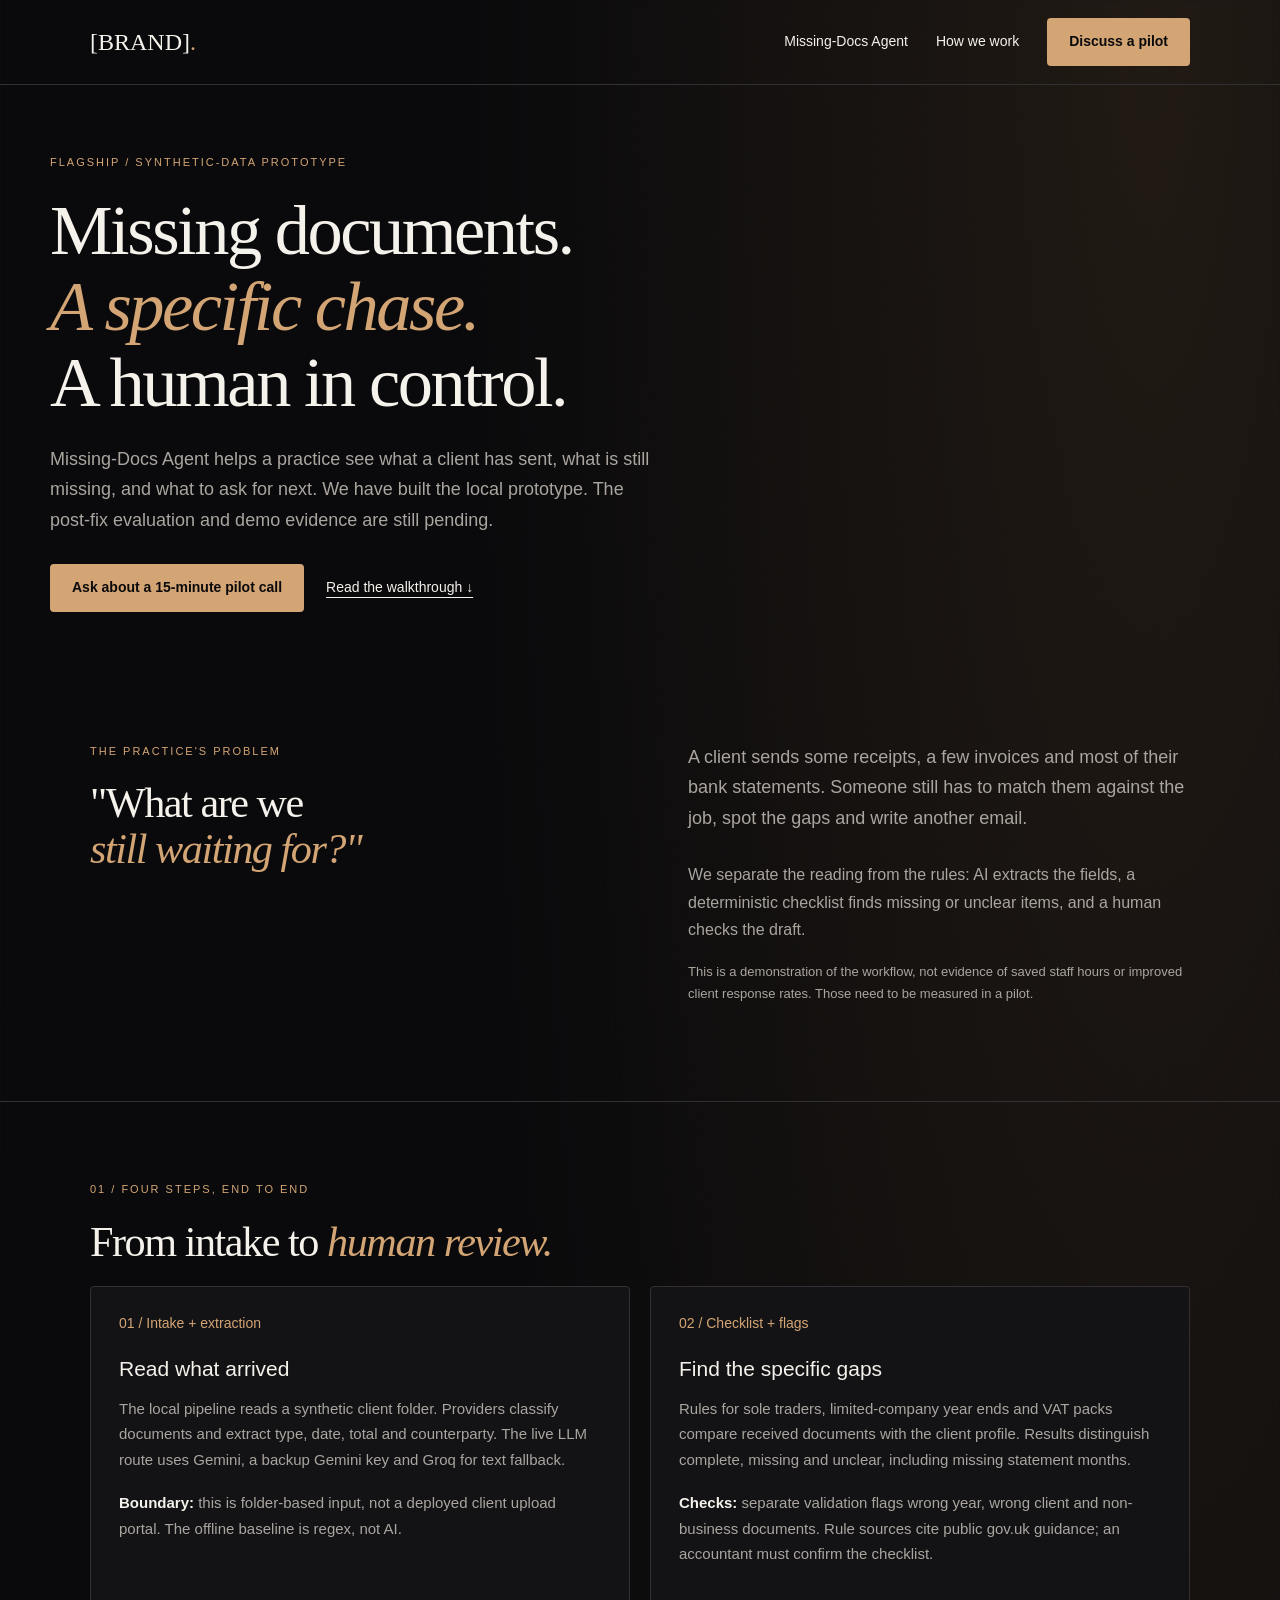
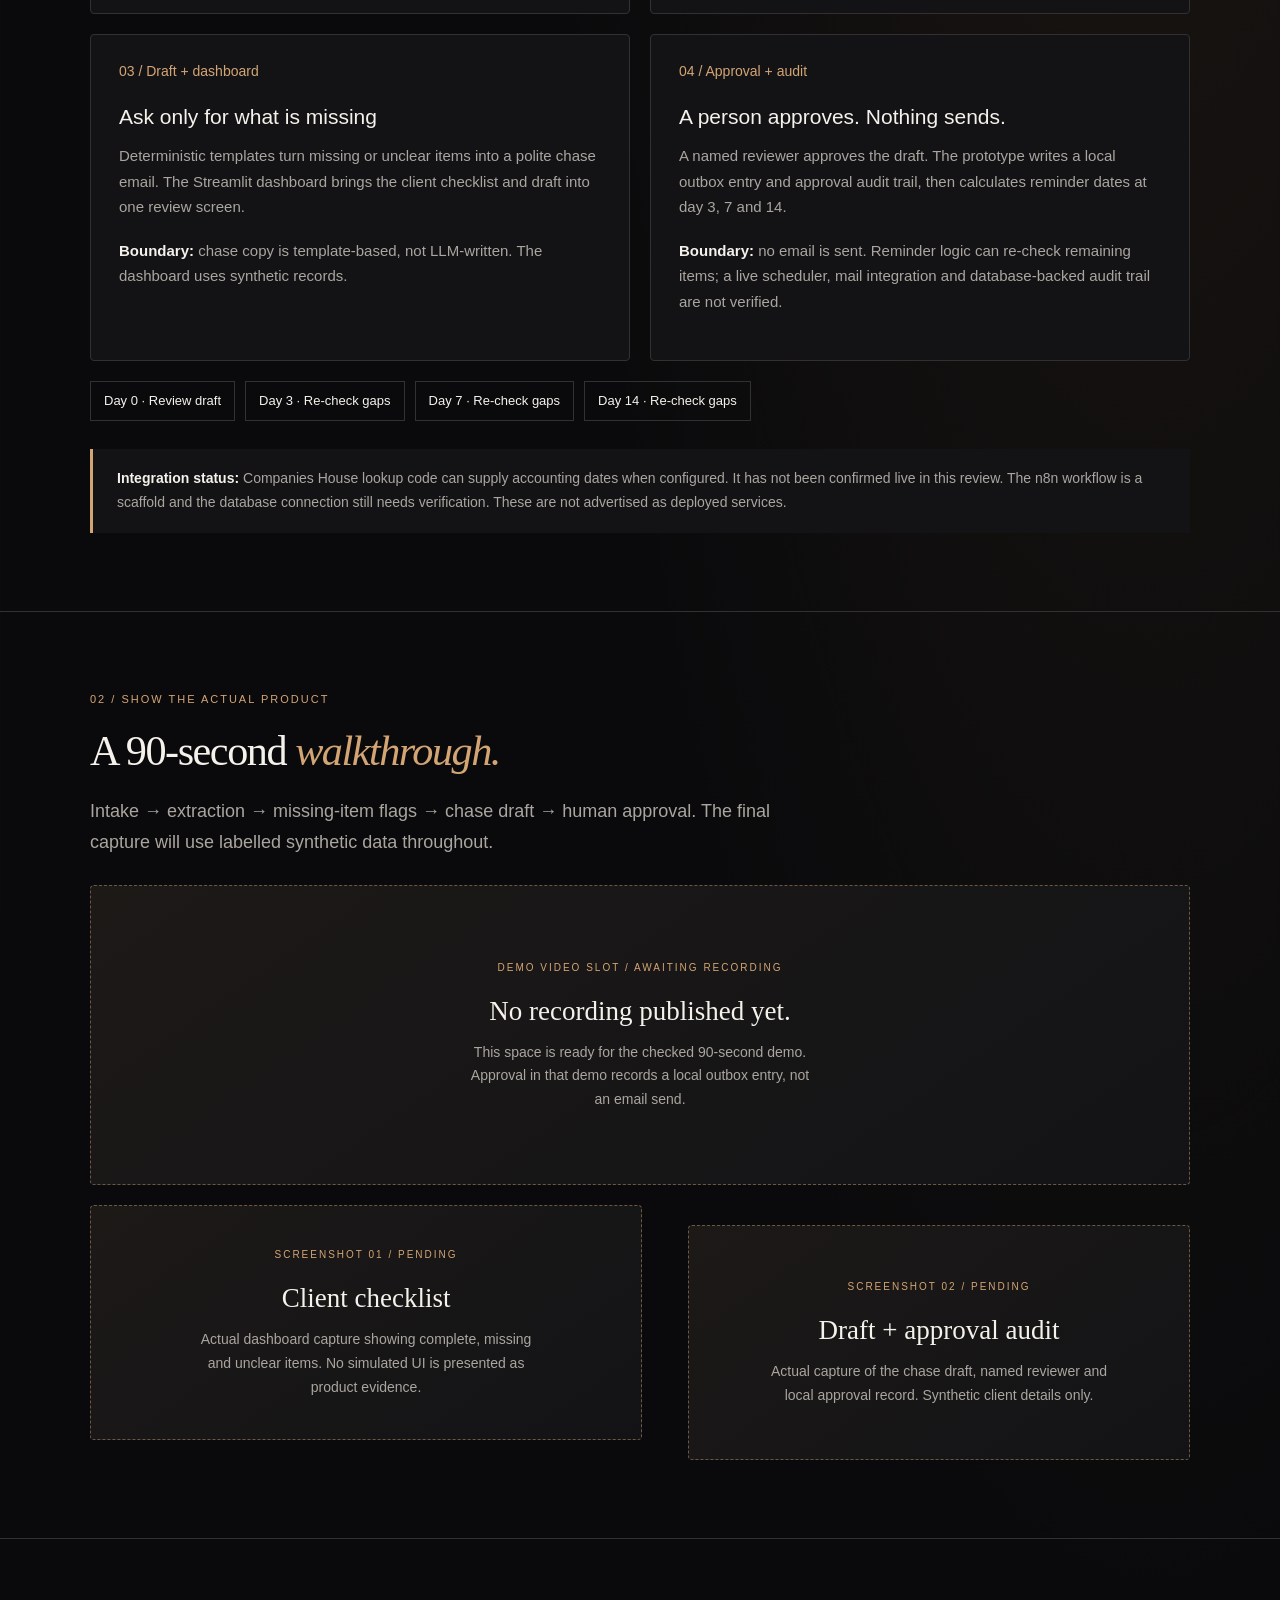
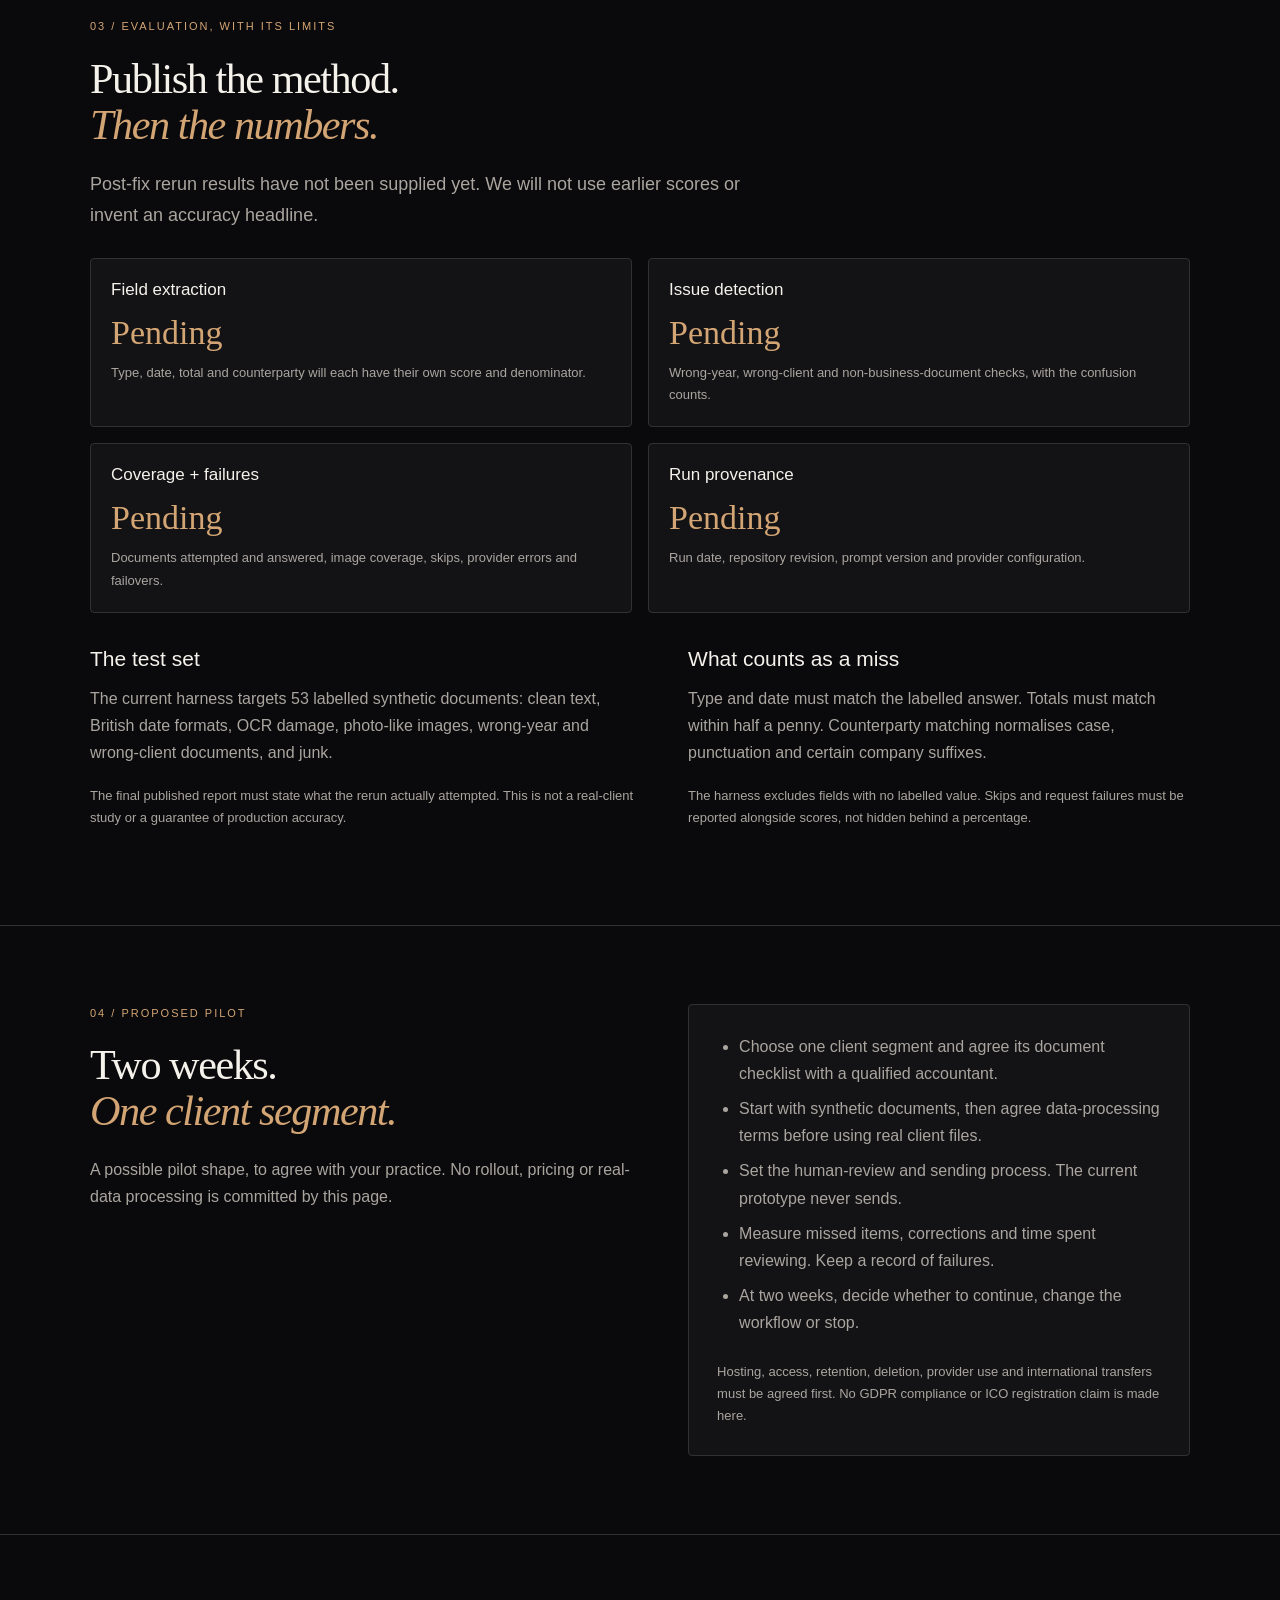
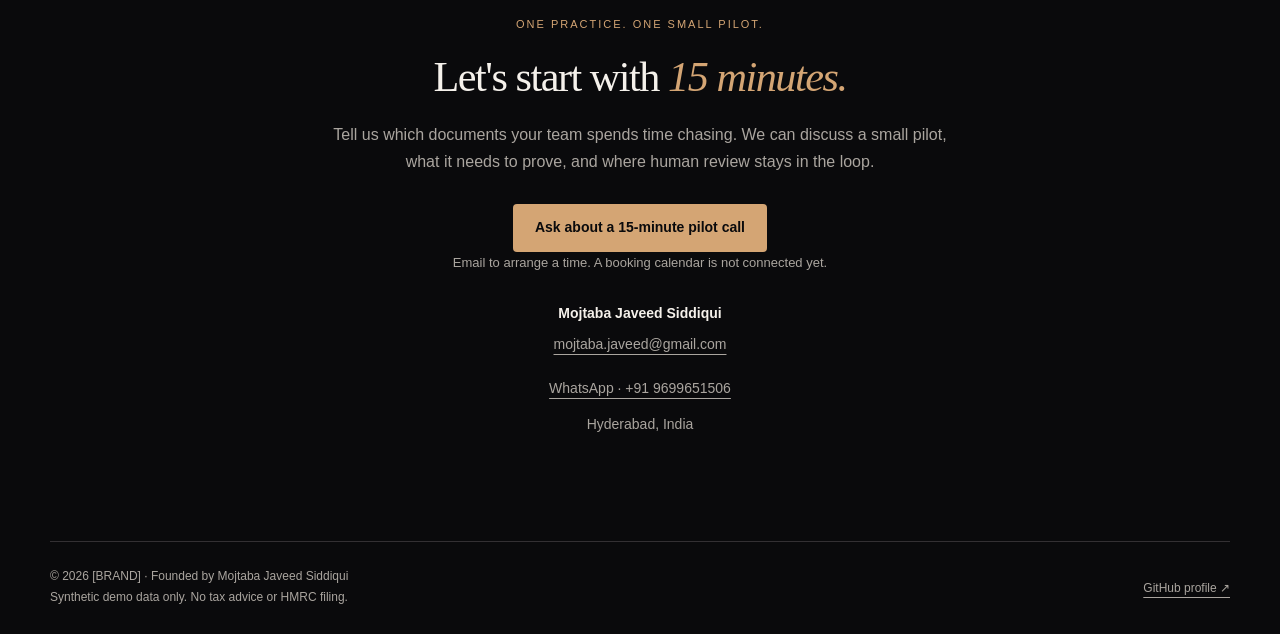
==== missing-docs-agent/index.html @ 66ba6a6e "Correct Missing-Docs page route" ====
<!doctype html>
<html lang="en-GB">
  <head>
    <meta charset="utf-8" />
    <meta name="viewport" content="width=device-width,initial-scale=1" />
    <title>Missing-Docs Agent | [BRAND]</title>
    <meta
      name="description"
      content="Our synthetic document-chasing prototype: extraction, checklist flags, chase drafts and local human approval. Evaluation results and demo evidence pending."
    />
    <link rel="stylesheet" href="/styles.css" />
    <meta property="og:title" content="Missing-Docs Agent | [BRAND]" />
    <meta
      property="og:description"
      content="Our synthetic document-chasing prototype: extraction, checklist flags, chase drafts and local human approval. Evaluation results and demo evidence pending."
    />
    <meta property="og:type" content="website" />
  </head>
  <body>
    <a class="skip" href="#main">Skip to content</a>
    <nav aria-label="Main navigation">
      <div class="wrap nav">
        <a class="wordmark" href="/"
          >[BRAND]<span style="color: var(--accent)">.</span></a
        >
        <div class="navlinks">
          <a class="secondary" href="/missing-docs-agent/">Missing-Docs Agent</a
          ><a class="secondary" href="/#how">How we work</a
          ><a
            class="btn"
            href="mailto:mojtaba.javeed@gmail.com?subject=15-minute%20accountancy%20pilot%20call"
            >Discuss a pilot</a
          >
        </div>
      </div>
    </nav>
    <main id="main">
      <header class="hero wrap">
        <div class="case-hero">
          <span class="eyebrow">Flagship / Synthetic-data prototype</span>
          <h1>
            Missing documents.<br /><em>A specific chase.</em><br />A human in
            control.
          </h1>
          <p>
            Missing-Docs Agent helps a practice see what a client has sent, what
            is still missing, and what to ask for next. We have built the local
            prototype. The post-fix evaluation and demo evidence are still
            pending.
          </p>
          <div class="actions">
            <a
              class="btn"
              href="mailto:mojtaba.javeed@gmail.com?subject=15-minute%20accountancy%20pilot%20call"
              >Ask about a 15-minute pilot call</a
            ><a class="textlink" href="#workflow">Read the walkthrough ↓</a>
          </div>
        </div>
      </header>
      <section class="section">
        <div class="wrap split">
          <div>
            <span class="eyebrow">The practice's problem</span>
            <h2>"What are we<br /><em>still waiting for?"</em></h2>
          </div>
          <div>
            <p class="intro">
              A client sends some receipts, a few invoices and most of their
              bank statements. Someone still has to match them against the job,
              spot the gaps and write another email.
            </p>
            <p>
              We separate the reading from the rules: AI extracts the fields, a
              deterministic checklist finds missing or unclear items, and a
              human checks the draft.
            </p>
            <p class="small">
              This is a demonstration of the workflow, not evidence of saved
              staff hours or improved client response rates. Those need to be
              measured in a pilot.
            </p>
          </div>
        </div>
      </section>
      <section class="section" id="workflow">
        <div class="wrap">
          <span class="eyebrow">01 / Four steps, end to end</span>
          <h2>From intake to <em>human review.</em></h2>
          <div class="walkthrough">
            <article class="panel">
              <span class="number">01 / Intake + extraction</span>
              <h3>Read what arrived</h3>
              <p>
                The local pipeline reads a synthetic client folder. Providers
                classify documents and extract type, date, total and
                counterparty. The live LLM route uses Gemini, a backup Gemini
                key and Groq for text fallback.
              </p>
              <p class="small">
                <strong>Boundary:</strong> this is folder-based input, not a
                deployed client upload portal. The offline baseline is regex,
                not AI.
              </p>
            </article>
            <article class="panel">
              <span class="number">02 / Checklist + flags</span>
              <h3>Find the specific gaps</h3>
              <p>
                Rules for sole traders, limited-company year ends and VAT packs
                compare received documents with the client profile. Results
                distinguish complete, missing and unclear, including missing
                statement months.
              </p>
              <p class="small">
                <strong>Checks:</strong> separate validation flags wrong year,
                wrong client and non-business documents. Rule sources cite
                public gov.uk guidance; an accountant must confirm the
                checklist.
              </p>
            </article>
            <article class="panel">
              <span class="number">03 / Draft + dashboard</span>
              <h3>Ask only for what is missing</h3>
              <p>
                Deterministic templates turn missing or unclear items into a
                polite chase email. The Streamlit dashboard brings the client
                checklist and draft into one review screen.
              </p>
              <p class="small">
                <strong>Boundary:</strong> chase copy is template-based, not
                LLM-written. The dashboard uses synthetic records.
              </p>
            </article>
            <article class="panel">
              <span class="number">04 / Approval + audit</span>
              <h3>A person approves. Nothing sends.</h3>
              <p>
                A named reviewer approves the draft. The prototype writes a
                local outbox entry and approval audit trail, then calculates
                reminder dates at day 3, 7 and 14.
              </p>
              <p class="small">
                <strong>Boundary:</strong> no email is sent. Reminder logic can
                re-check remaining items; a live scheduler, mail integration and
                database-backed audit trail are not verified.
              </p>
            </article>
          </div>
          <div class="sequence" aria-label="Reminder cadence">
            <span>Day 0 · Review draft</span><span>Day 3 · Re-check gaps</span
            ><span>Day 7 · Re-check gaps</span
            ><span>Day 14 · Re-check gaps</span>
          </div>
          <div class="callout">
            <p>
              <strong>Integration status:</strong> Companies House lookup code
              can supply accounting dates when configured. It has not been
              confirmed live in this review. The n8n workflow is a scaffold and
              the database connection still needs verification. These are not
              advertised as deployed services.
            </p>
          </div>
        </div>
      </section>
      <section class="section" id="demo">
        <div class="wrap">
          <span class="eyebrow">02 / Show the actual product</span>
          <h2>A 90-second <em>walkthrough.</em></h2>
          <p class="intro">
            Intake → extraction → missing-item flags → chase draft → human
            approval. The final capture will use labelled synthetic data
            throughout.
          </p>
          <div class="placeholder" style="min-height: 300px">
            <span class="media-tag">Demo video slot / awaiting recording</span>
            <h3>No recording published yet.</h3>
            <p>
              This space is ready for the checked 90-second demo. Approval in
              that demo records a local outbox entry, not an email send.
            </p>
          </div>
          <div class="split" style="margin-top: 20px">
            <div class="placeholder">
              <span class="media-tag">Screenshot 01 / pending</span>
              <h3>Client checklist</h3>
              <p>
                Actual dashboard capture showing complete, missing and unclear
                items. No simulated UI is presented as product evidence.
              </p>
            </div>
            <div class="placeholder">
              <span class="media-tag">Screenshot 02 / pending</span>
              <h3>Draft + approval audit</h3>
              <p>
                Actual capture of the chase draft, named reviewer and local
                approval record. Synthetic client details only.
              </p>
            </div>
          </div>
        </div>
      </section>
      <section class="section" id="evaluation">
        <div class="wrap">
          <span class="eyebrow">03 / Evaluation, with its limits</span>
          <h2>Publish the method.<br /><em>Then the numbers.</em></h2>
          <p class="intro">
            Post-fix rerun results have not been supplied yet. We will not use
            earlier scores or invent an accuracy headline.
          </p>
          <div class="evidence-grid">
            <article class="panel">
              <h3>Field extraction</h3>
              <span class="pending-value">Pending</span>
              <p>
                Type, date, total and counterparty will each have their own
                score and denominator.
              </p>
            </article>
            <article class="panel">
              <h3>Issue detection</h3>
              <span class="pending-value">Pending</span>
              <p>
                Wrong-year, wrong-client and non-business-document checks, with
                the confusion counts.
              </p>
            </article>
            <article class="panel">
              <h3>Coverage + failures</h3>
              <span class="pending-value">Pending</span>
              <p>
                Documents attempted and answered, image coverage, skips,
                provider errors and failovers.
              </p>
            </article>
            <article class="panel">
              <h3>Run provenance</h3>
              <span class="pending-value">Pending</span>
              <p>
                Run date, repository revision, prompt version and provider
                configuration.
              </p>
            </article>
          </div>
          <div class="split" style="margin-top: 32px">
            <div>
              <h3>The test set</h3>
              <p>
                The current harness targets 53 labelled synthetic documents:
                clean text, British date formats, OCR damage, photo-like images,
                wrong-year and wrong-client documents, and junk.
              </p>
              <p class="small">
                The final published report must state what the rerun actually
                attempted. This is not a real-client study or a guarantee of
                production accuracy.
              </p>
            </div>
            <div>
              <h3>What counts as a miss</h3>
              <p>
                Type and date must match the labelled answer. Totals must match
                within half a penny. Counterparty matching normalises case,
                punctuation and certain company suffixes.
              </p>
              <p class="small">
                The harness excludes fields with no labelled value. Skips and
                request failures must be reported alongside scores, not hidden
                behind a percentage.
              </p>
            </div>
          </div>
        </div>
      </section>
      <section class="section" id="pilot">
        <div class="wrap split">
          <div>
            <span class="eyebrow">04 / Proposed pilot</span>
            <h2>Two weeks.<br /><em>One client segment.</em></h2>
            <p>
              A possible pilot shape, to agree with your practice. No rollout,
              pricing or real-data processing is committed by this page.
            </p>
          </div>
          <div class="panel">
            <ul>
              <li>
                Choose one client segment and agree its document checklist with
                a qualified accountant.
              </li>
              <li>
                Start with synthetic documents, then agree data-processing terms
                before using real client files.
              </li>
              <li>
                Set the human-review and sending process. The current prototype
                never sends.
              </li>
              <li>
                Measure missed items, corrections and time spent reviewing. Keep
                a record of failures.
              </li>
              <li>
                At two weeks, decide whether to continue, change the workflow or
                stop.
              </li>
            </ul>
            <p class="small" style="margin: 16px 0 0">
              Hosting, access, retention, deletion, provider use and
              international transfers must be agreed first. No GDPR compliance
              or ICO registration claim is made here.
            </p>
          </div>
        </div>
      </section>
      <section class="contact wrap" id="contact">
        <span class="eyebrow">One practice. One small pilot.</span>
        <h2>Let's start with <em>15 minutes.</em></h2>
        <p>
          Tell us which documents your team spends time chasing. We can discuss
          a small pilot, what it needs to prove, and where human review stays in
          the loop.
        </p>
        <div class="actions">
          <a
            class="btn"
            href="mailto:mojtaba.javeed@gmail.com?subject=15-minute%20accountancy%20pilot%20call"
            >Ask about a 15-minute pilot call</a
          >
        </div>
        <p class="note">
          Email to arrange a time. A booking calendar is not connected yet.
        </p>
        <p class="contact-details">
          <strong>Mojtaba Javeed Siddiqui</strong><br /><a
            href="mailto:mojtaba.javeed@gmail.com"
            >mojtaba.javeed@gmail.com</a
          ><br /><a
            href="https://wa.me/919699651506?text=I%27d+like+to+discuss+a+15-minute+pilot+call+for+our+accountancy+practice."
            >WhatsApp · +91 9699651506</a
          ><br />Hyderabad, India
        </p>
      </section>
      <footer class="wrap footer">
        <p>
          © 2026 [BRAND] · Founded by Mojtaba Javeed Siddiqui<br />Synthetic
          demo data only. No tax advice or HMRC filing.
        </p>
        <a href="https://github.com/themojtabajaveed">GitHub profile ↗</a>
      </footer>
    </main>
  </body>
</html>
---- styles.css ----
:root {
  --bg: #0a0a0c;
  --panel: #131316;
  --ink: #f5f1eb;
  --muted: #aaa59f;
  --accent: #d4a574;
  --line: #333033;
  --serif: Georgia, "Times New Roman", serif;
  --sans: Inter, -apple-system, BlinkMacSystemFont, "Segoe UI", sans-serif;
}
* {
  box-sizing: border-box;
}
html {
  scroll-behavior: smooth;
  background: var(--bg);
}
body {
  margin: 0;
  background:
    radial-gradient(ellipse at 90% 0, #211a14 0, transparent 42%), var(--bg);
  color: var(--ink);
  font: 16px/1.7 var(--sans);
}
a {
  color: inherit;
  text-underline-offset: 5px;
}
a:hover {
  color: var(--accent);
}
a:focus-visible {
  outline: 2px solid var(--accent);
  outline-offset: 5px;
}
p {
  margin: 0 0 18px;
  color: var(--muted);
}
h1,
h2,
h3 {
  font-weight: 400;
  margin: 0;
}
h1,
h2 {
  font-family: var(--serif);
  letter-spacing: -0.035em;
  line-height: 1.08;
}
h1 {
  font-size: clamp(40px, 5.3vw, 70px);
}
h2 {
  font-size: clamp(32px, 3.3vw, 46px);
  margin-bottom: 22px;
}
h3 {
  font-size: 21px;
  line-height: 1.35;
  margin-bottom: 12px;
}
em {
  color: var(--accent);
  font-weight: 400;
}
strong {
  color: var(--ink);
  font-weight: 600;
}
.wrap {
  max-width: 1180px;
  padding: 0 40px;
  margin: auto;
}
nav {
  border-bottom: 1px solid var(--line);
}
.nav {
  min-height: 84px;
  display: flex;
  align-items: center;
  justify-content: space-between;
  gap: 20px;
}
.wordmark {
  font: 24px var(--serif);
  text-decoration: none;
}
.navlinks {
  display: flex;
  align-items: center;
  gap: 28px;
  font-size: 14px;
}
.navlinks a {
  text-decoration: none;
  min-height: 44px;
  display: inline-flex;
  align-items: center;
}
.eyebrow {
  font-size: 11px;
  letter-spacing: 2px;
  text-transform: uppercase;
  color: var(--accent);
  display: block;
  margin-bottom: 20px;
}
.hero {
  padding: 68px 0 52px;
}
.hero-grid {
  display: grid;
  grid-template-columns: minmax(0, 1.6fr) minmax(0, 0.8fr);
  gap: 64px;
  align-items: center;
}
.hero p {
  max-width: 610px;
  font-size: 18px;
  margin: 24px 0;
}
.actions {
  display: flex;
  flex-wrap: wrap;
  align-items: center;
  gap: 22px;
  margin-top: 28px;
}
.btn {
  display: inline-flex;
  align-items: center;
  justify-content: center;
  min-height: 48px;
  padding: 12px 22px;
  border-radius: 4px;
  background: var(--accent);
  color: var(--bg);
  text-decoration: none;
  font-size: 14px;
  font-weight: 600;
}
.btn:hover {
  color: var(--bg);
  background: var(--ink);
}
.textlink {
  font-size: 14px;
  min-height: 44px;
  display: inline-flex;
  align-items: center;
}
.portrait {
  margin: 0;
}
.portrait img {
  width: 100%;
  max-width: 320px;
  aspect-ratio: 4/5;
  object-fit: cover;
  object-position: center;
  display: block;
  border-radius: 4px;
}
.portrait figcaption {
  font-size: 12px;
  line-height: 1.7;
  color: var(--muted);
  margin-top: 14px;
}
.portrait figcaption strong {
  font-weight: 500;
}
.note {
  font-size: 13px;
  color: var(--muted);
  margin-top: 20px;
}
.strip {
  display: grid;
  grid-template-columns: repeat(3, minmax(0, 1fr));
  border: 1px solid var(--line);
  border-radius: 4px;
  background: var(--panel);
}
.strip article {
  padding: 24px;
}
.strip article + article {
  border-left: 1px solid var(--line);
}
.strip h3 {
  font-size: 18px;
}
.strip p {
  font-size: 14px;
  margin: 0;
}
.status {
  display: inline-block;
  font-size: 11px;
  letter-spacing: 0.5px;
  border: 1px solid #69543f;
  border-radius: 3px;
  padding: 4px 9px;
  color: var(--accent);
  margin-bottom: 15px;
}
.section {
  padding: 78px 0;
  border-bottom: 1px solid var(--line);
  scroll-margin-top: 20px;
}
.intro {
  max-width: 700px;
  font-size: 18px;
  margin-bottom: 28px;
}
.split {
  display: grid;
  grid-template-columns: 1.1fr 1fr;
  gap: 46px;
  align-items: start;
}
.panel {
  background: var(--panel);
  border: 1px solid var(--line);
  padding: 28px;
  border-radius: 4px;
}
.placeholder {
  border: 1px dashed #6c5744;
  background: linear-gradient(145deg, #1c1917, #131316);
  min-height: 235px;
  display: flex;
  flex-direction: column;
  justify-content: center;
  align-items: center;
  text-align: center;
  padding: 30px;
  border-radius: 4px;
}
.placeholder h3 {
  font: 27px var(--serif);
  margin-bottom: 14px;
}
.placeholder p {
  font-size: 14px;
  max-width: 340px;
  margin: 0;
}
.media-tag {
  font-size: 10px;
  letter-spacing: 2px;
  text-transform: uppercase;
  color: var(--accent);
  margin-bottom: 20px;
}
.placeholder + .placeholder {
  margin-top: 20px;
}
.small {
  font-size: 13px;
}
.tags {
  display: flex;
  gap: 8px;
  flex-wrap: wrap;
  margin: 24px 0;
}
.tags span {
  border: 1px solid var(--line);
  padding: 5px 10px;
  font-size: 11px;
  color: var(--muted);
}
.cards {
  display: grid;
  grid-template-columns: repeat(3, minmax(0, 1fr));
  gap: 18px;
}
.cards .panel p:last-child {
  margin: 0;
}
.cards p {
  font-size: 15px;
}
.number {
  font: 14px var(--sans);
  color: var(--accent);
  display: block;
  margin-bottom: 24px;
}
.callout {
  border-left: 3px solid var(--accent);
  padding: 18px 24px;
  background: var(--panel);
  margin-top: 28px;
}
.callout p {
  font-size: 14px;
  margin: 0;
}
.about-grid {
  display: grid;
  grid-template-columns: 1.1fr 1fr;
  gap: 56px;
}
.credential {
  border-bottom: 1px solid var(--line);
  padding: 18px 0;
}
.credential:first-child {
  padding-top: 0;
}
.credential p {
  font-size: 14px;
  margin: 0;
}
.contact {
  text-align: center;
  padding: 80px 0;
}
.contact p {
  max-width: 620px;
  margin: 0 auto 24px;
}
.contact .actions {
  justify-content: center;
}
.contact-details {
  margin-top: 28px !important;
  font-size: 14px;
  overflow-wrap: anywhere;
}
.contact-details a {
  display: inline-block;
  min-height: 44px;
  padding: 8px 0;
}
.footer {
  border-top: 1px solid var(--line);
  padding: 24px 0;
  display: flex;
  justify-content: space-between;
  gap: 20px;
  font-size: 12px;
  color: var(--muted);
}
.footer a {
  min-height: 44px;
  display: inline-flex;
  align-items: center;
}
.footer p {
  margin: 0;
}
.case-hero {
  max-width: 880px;
}
.case-hero h1 {
  font-size: clamp(42px, 5.5vw, 72px);
}
.walkthrough {
  display: grid;
  grid-template-columns: repeat(2, minmax(0, 1fr));
  gap: 20px;
}
.walkthrough p {
  font-size: 15px;
}
.evidence-grid {
  display: grid;
  grid-template-columns: repeat(2, minmax(0, 1fr));
  gap: 16px;
}
.evidence-grid .panel {
  padding: 20px;
}
.evidence-grid h3 {
  font-size: 17px;
}
.pending-value {
  font: 34px var(--serif);
  color: var(--accent);
  display: block;
  margin: 10px 0;
}
.evidence-grid p {
  font-size: 13px;
  margin: 0;
}
ul {
  margin: 0;
  padding-left: 22px;
  color: var(--muted);
}
li {
  padding-bottom: 8px;
}
.sequence {
  display: flex;
  gap: 10px;
  flex-wrap: wrap;
  margin-top: 20px;
}
.sequence span {
  border: 1px solid var(--line);
  padding: 8px 13px;
  font-size: 13px;
}
.sr-only {
  position: absolute;
  clip: rect(0, 0, 0, 0);
  width: 1px;
  height: 1px;
  overflow: hidden;
}
.skip {
  position: absolute;
  top: -60px;
  left: 20px;
  z-index: 5;
  padding: 10px;
  background: var(--ink);
  color: var(--bg);
}
.skip:focus {
  top: 10px;
}
@media (max-width: 800px) {
  .wrap {
    padding: 0 24px;
  }
  .hero-grid {
    grid-template-columns: 1fr;
    gap: 32px;
  }
  .portrait {
    display: flex;
    align-items: center;
    gap: 20px;
  }
  .portrait img {
    width: 88px;
    height: 110px;
  }
  .portrait figcaption {
    margin: 0;
  }
  .hero {
    padding: 44px 0;
  }
  .hero p {
    font-size: 17px;
  }
  .split,
  .about-grid {
    grid-template-columns: 1fr;
    gap: 28px;
  }
  .cards {
    grid-template-columns: 1fr;
  }
  .section {
    padding: 54px 0;
  }
  .navlinks .secondary {
    display: none;
  }
  .navlinks {
    gap: 16px;
  }
  .nav .btn {
    padding: 10px 14px;
  }
  .contact {
    padding: 58px 0;
  }
}
@media (max-width: 540px) {
  .wrap {
    padding: 0 20px;
  }
  .nav {
    min-height: 76px;
    gap: 12px;
  }
  .wordmark {
    font-size: 22px;
  }
  .navlinks {
    font-size: 12px;
  }
  .navlinks .btn {
    font-size: 12px;
    padding: 9px 12px;
  }
  .strip {
    grid-template-columns: 1fr;
  }
  .strip article + article {
    border-left: 0;
    border-top: 1px solid var(--line);
  }
  .strip article {
    padding: 20px;
  }
  .walkthrough,
  .evidence-grid {
    grid-template-columns: 1fr;
  }
  .panel {
    padding: 23px;
  }
  .actions {
    gap: 16px;
  }
  .footer {
    flex-direction: column;
    gap: 4px;
  }
  .hero h1 {
    font-size: 40px;
  }
  .hero .note {
    font-size: 12px;
  }
  .placeholder {
    min-height: 220px;
    padding: 24px;
  }
  .intro {
    font-size: 17px;
  }
}
@media (prefers-reduced-motion: reduce) {
  html {
    scroll-behavior: auto;
  }
}
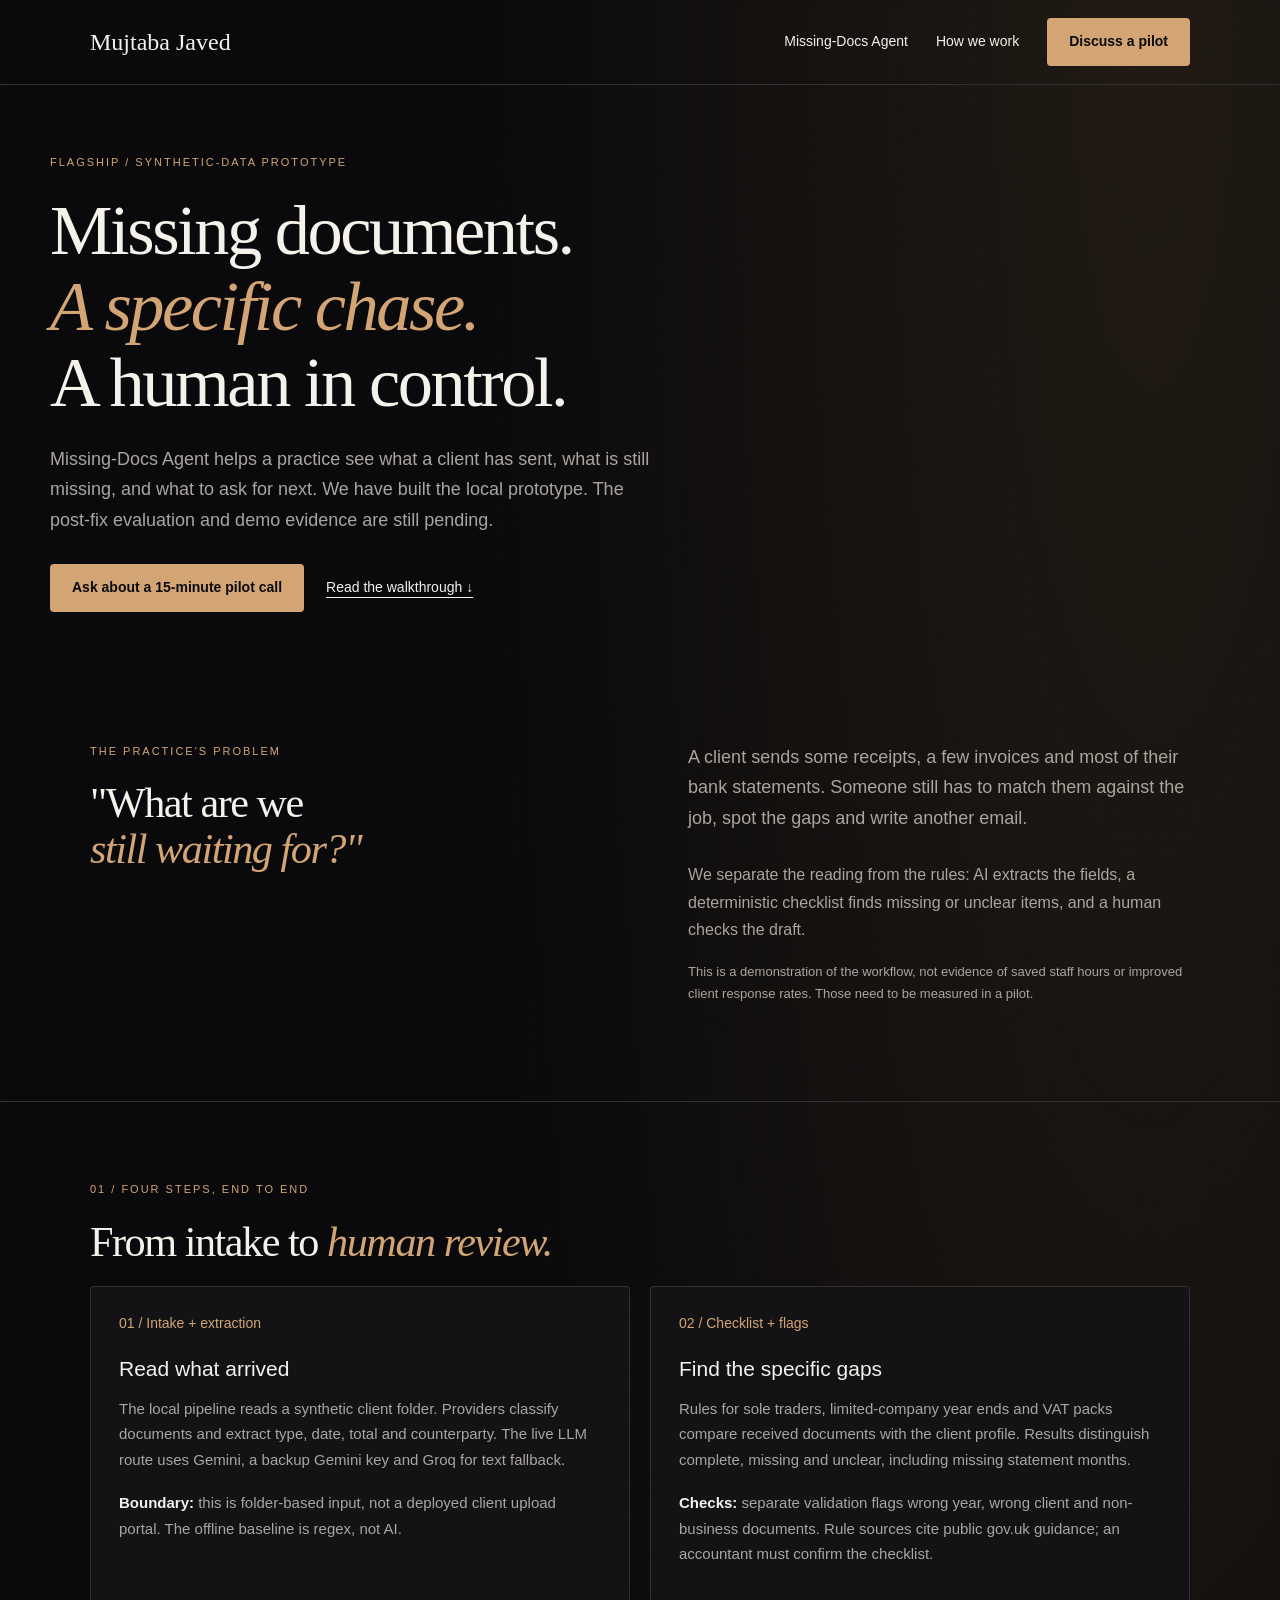
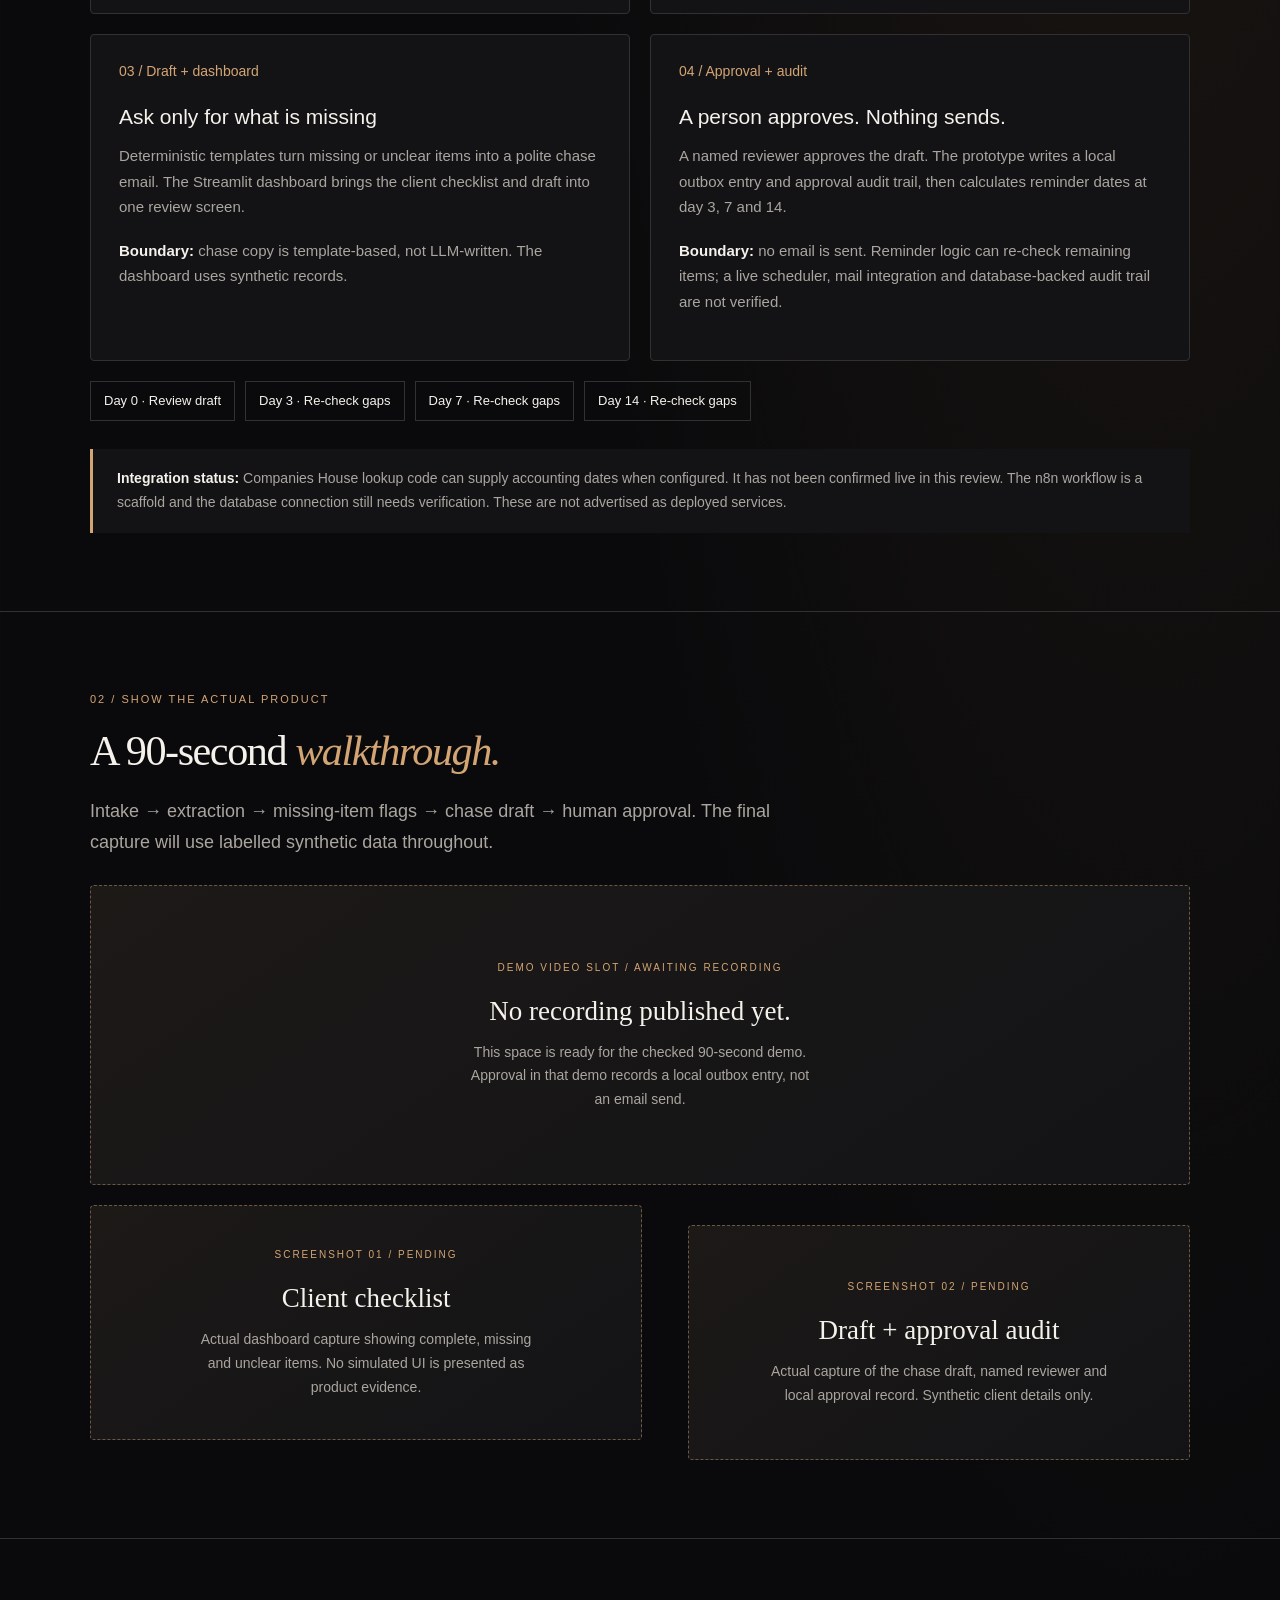
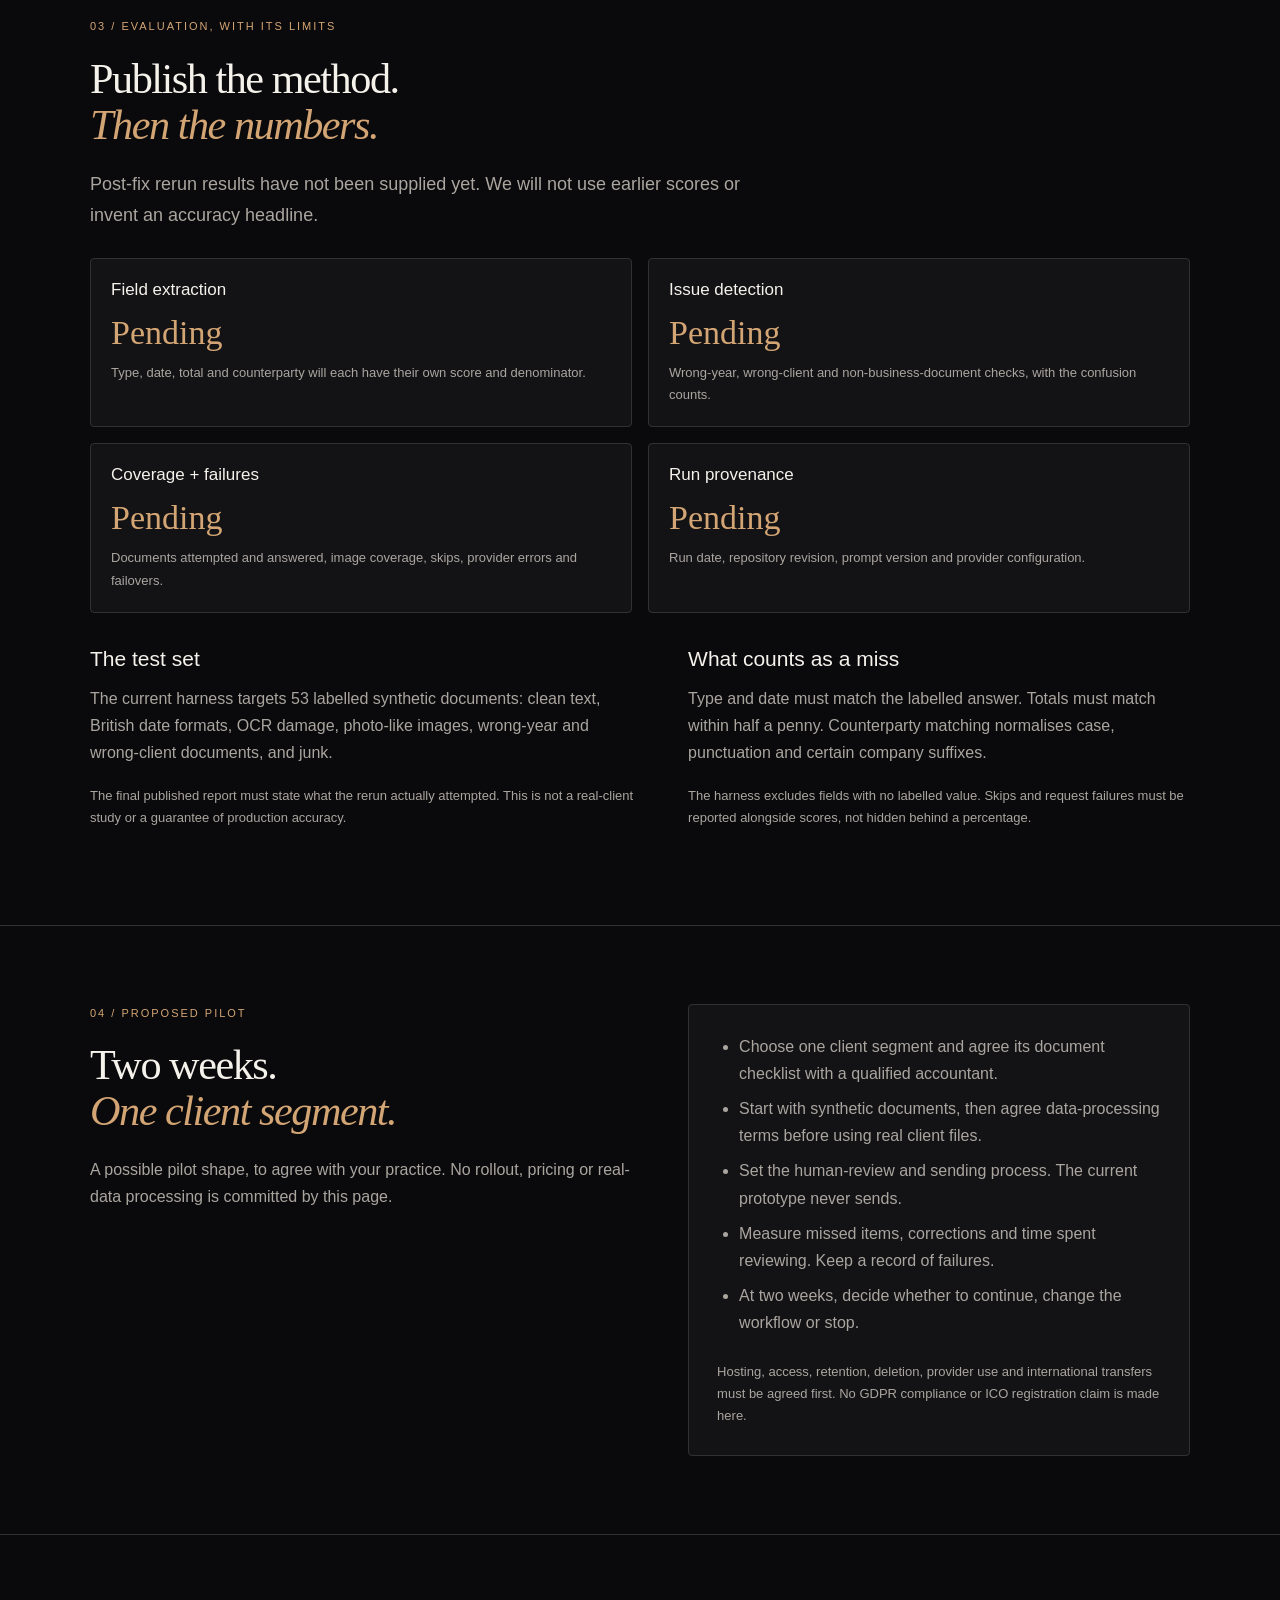
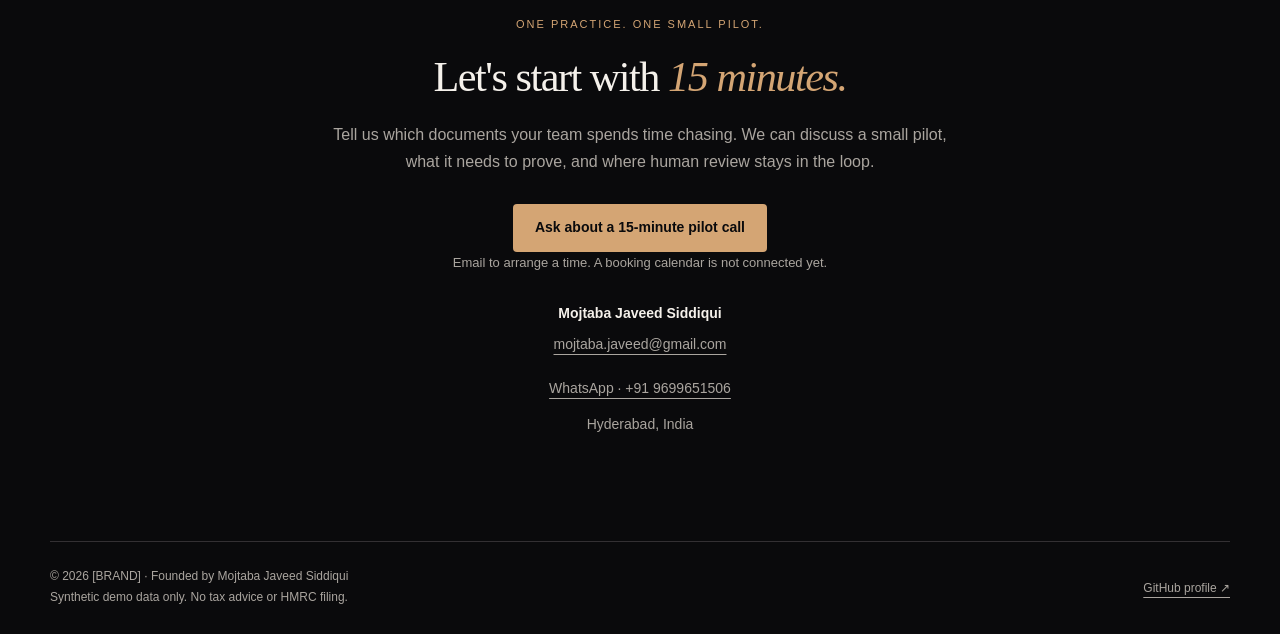
==== commit 3b9f6fc4: "Use Mujtaba Javed in project-page header" ====
--- a/missing-docs-agent/index.html
+++ b/missing-docs-agent/index.html
@@ -20,9 +20,7 @@
     <a class="skip" href="#main">Skip to content</a>
     <nav aria-label="Main navigation">
       <div class="wrap nav">
-        <a class="wordmark" href="/"
-          >[BRAND]<span style="color: var(--accent)">.</span></a
-        >
+        <a class="wordmark" href="/">Mujtaba Javed</a>
         <div class="navlinks">
           <a class="secondary" href="/missing-docs-agent/">Missing-Docs Agent</a
           ><a class="secondary" href="/#how">How we work</a
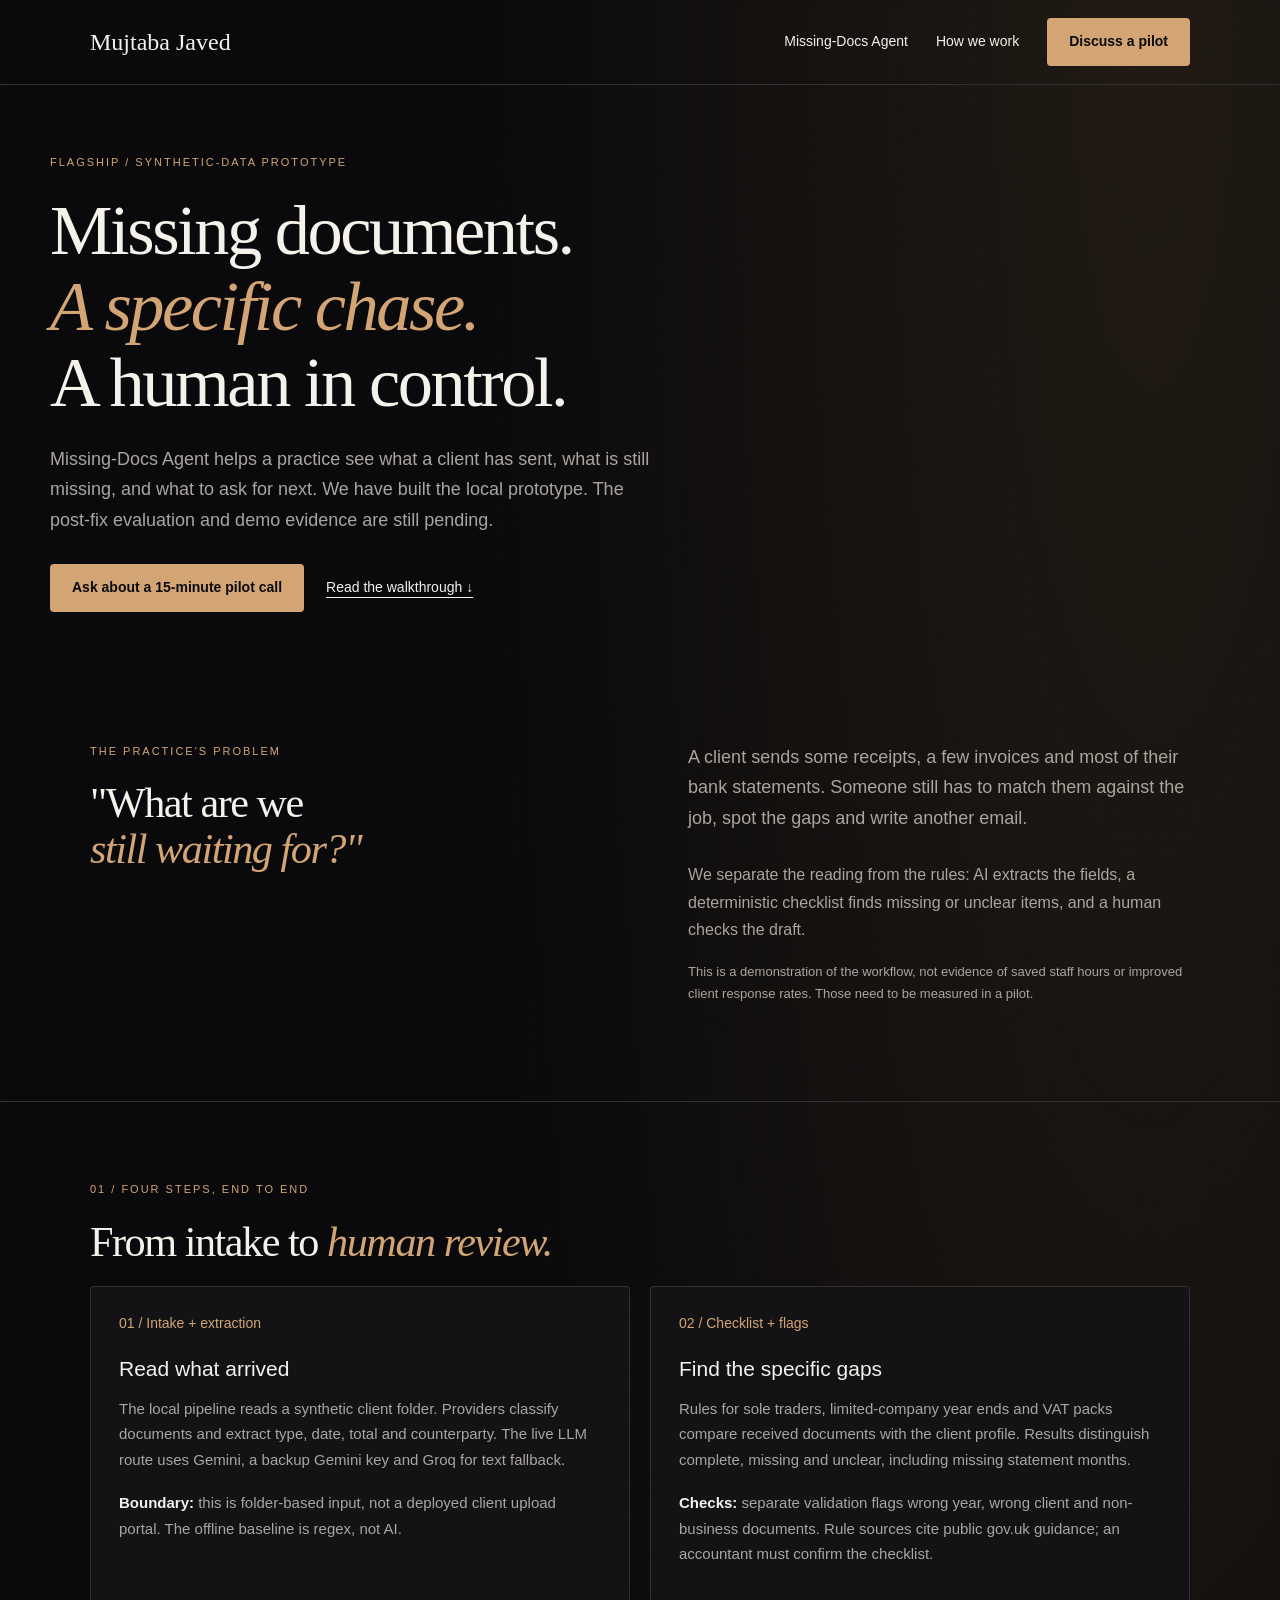
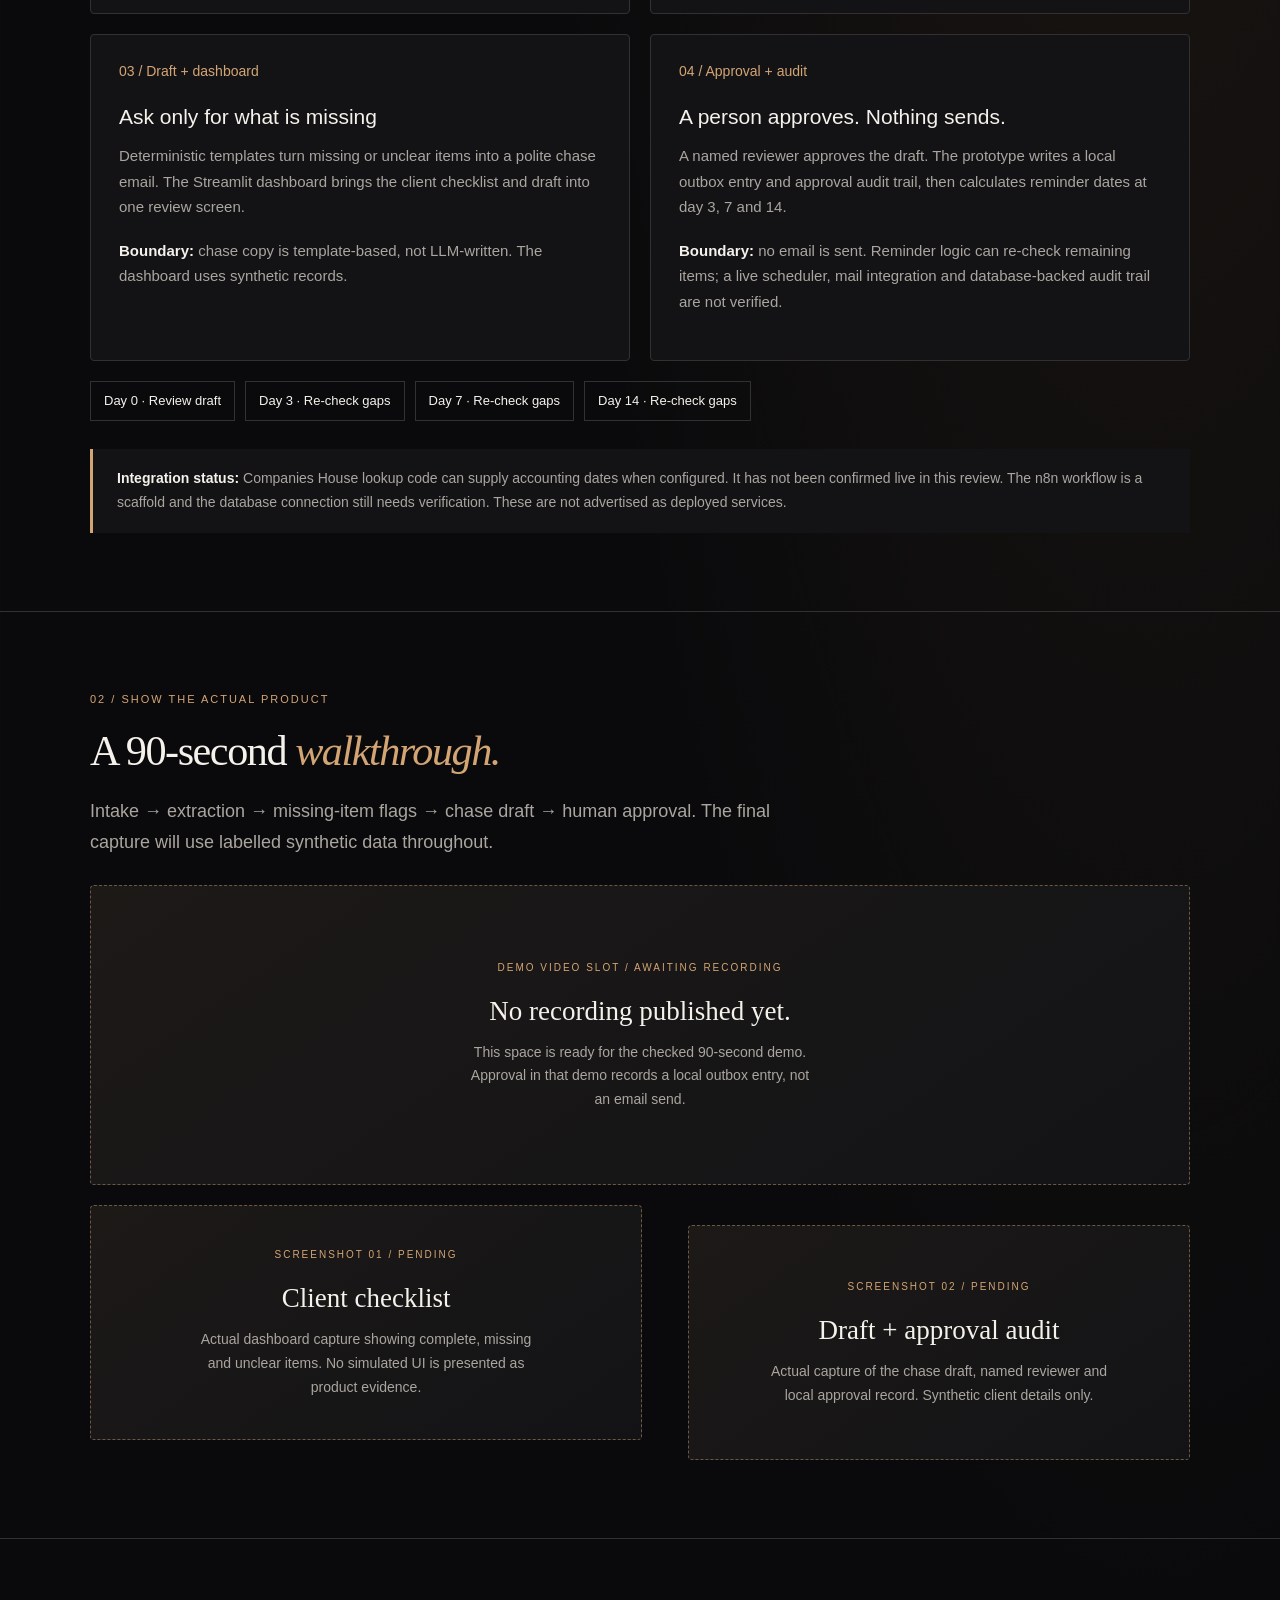
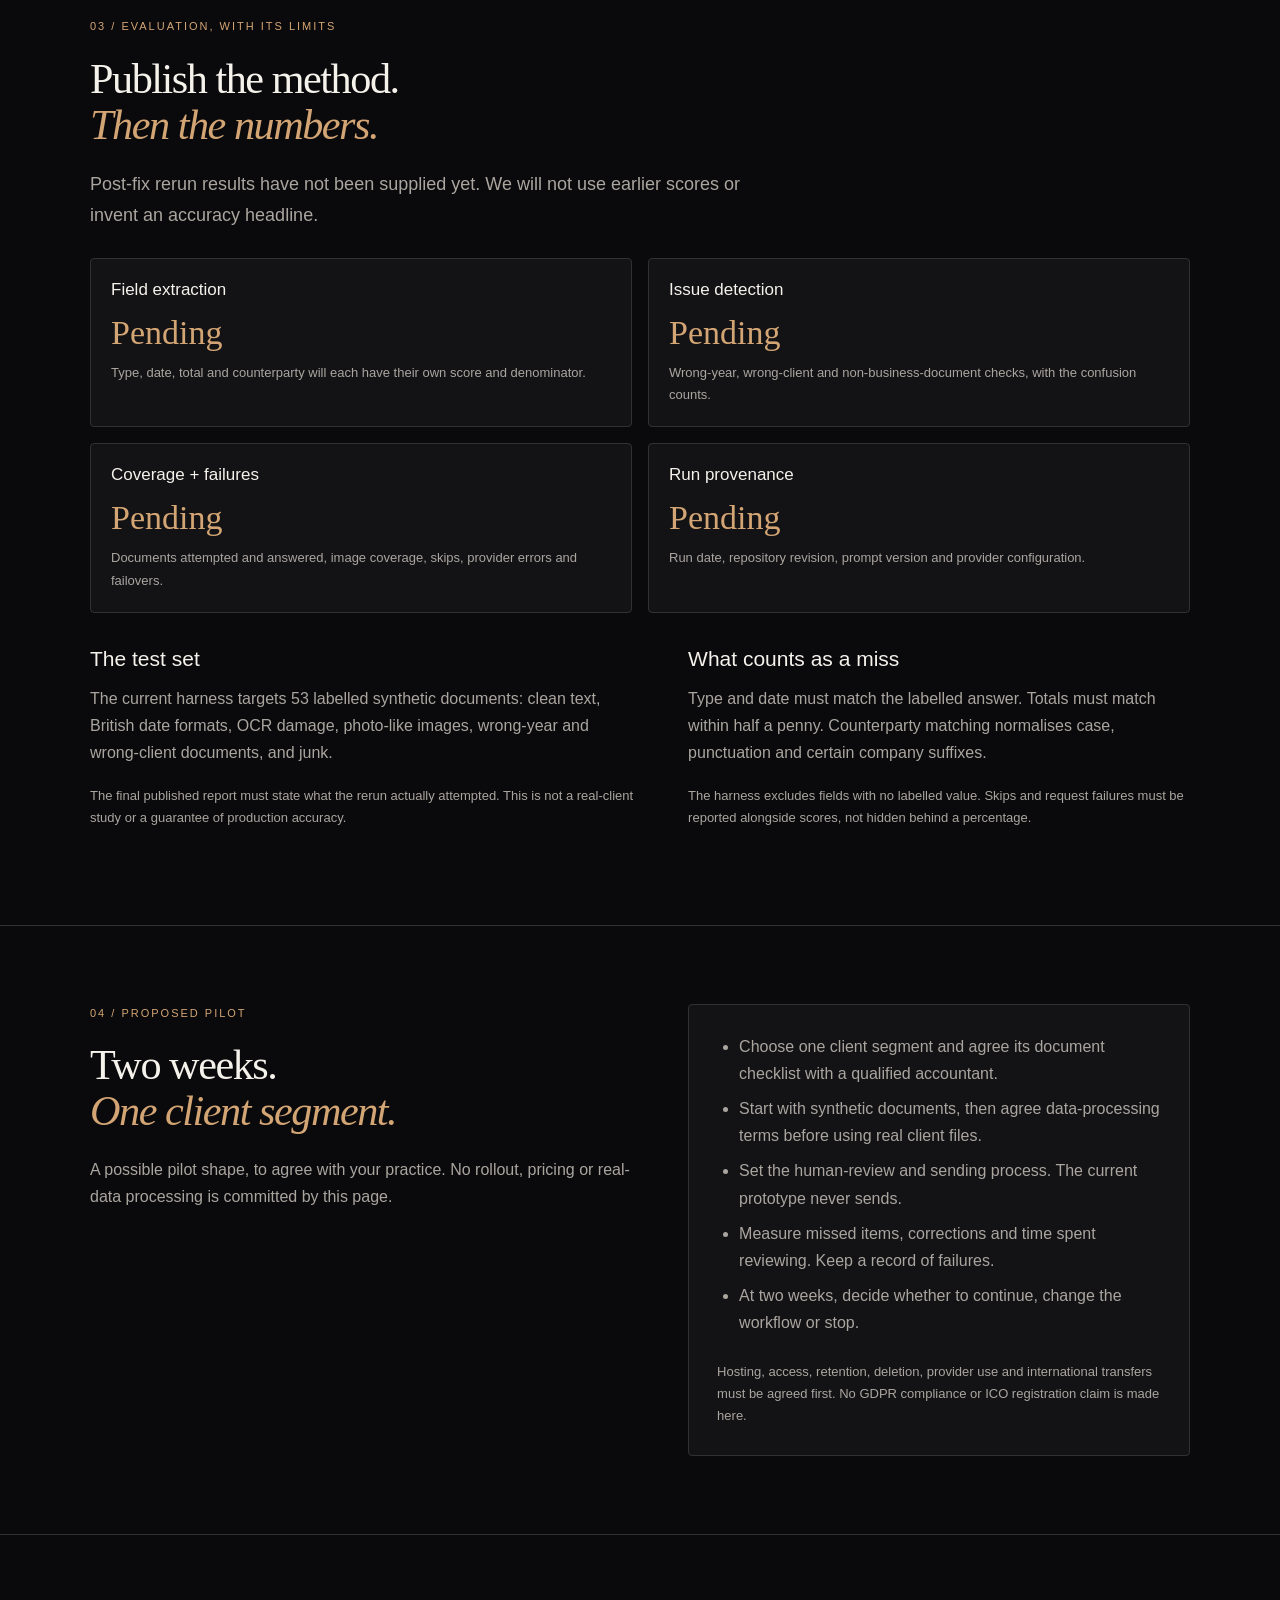
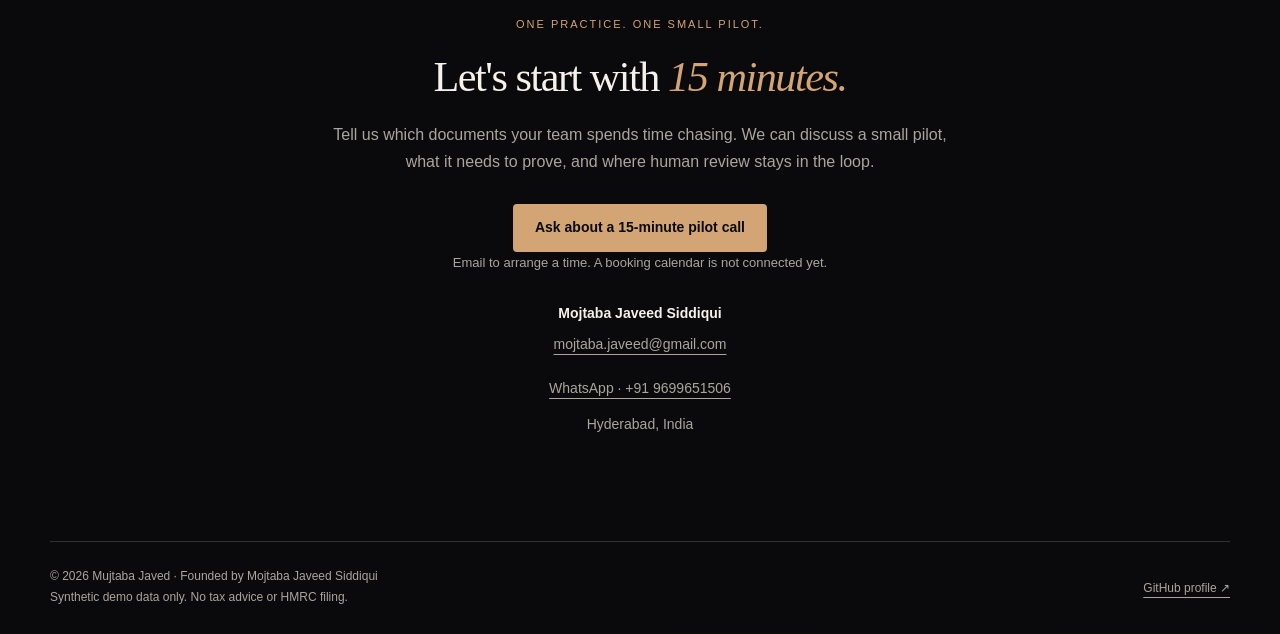
==== commit c8bb1e21: "Replace remaining project-page brand placeholders" ====
--- a/missing-docs-agent/index.html
+++ b/missing-docs-agent/index.html
@@ -3,13 +3,13 @@
   <head>
     <meta charset="utf-8" />
     <meta name="viewport" content="width=device-width,initial-scale=1" />
-    <title>Missing-Docs Agent | [BRAND]</title>
+    <title>Missing-Docs Agent | Mujtaba Javed</title>
     <meta
       name="description"
       content="Our synthetic document-chasing prototype: extraction, checklist flags, chase drafts and local human approval. Evaluation results and demo evidence pending."
     />
     <link rel="stylesheet" href="/styles.css" />
-    <meta property="og:title" content="Missing-Docs Agent | [BRAND]" />
+    <meta property="og:title" content="Missing-Docs Agent | Mujtaba Javed" />
     <meta
       property="og:description"
       content="Our synthetic document-chasing prototype: extraction, checklist flags, chase drafts and local human approval. Evaluation results and demo evidence pending."
@@ -340,7 +340,7 @@
       </section>
       <footer class="wrap footer">
         <p>
-          © 2026 [BRAND] · Founded by Mojtaba Javeed Siddiqui<br />Synthetic
+          © 2026 Mujtaba Javed · Founded by Mojtaba Javeed Siddiqui<br />Synthetic
           demo data only. No tax advice or HMRC filing.
         </p>
         <a href="https://github.com/themojtabajaveed">GitHub profile ↗</a>
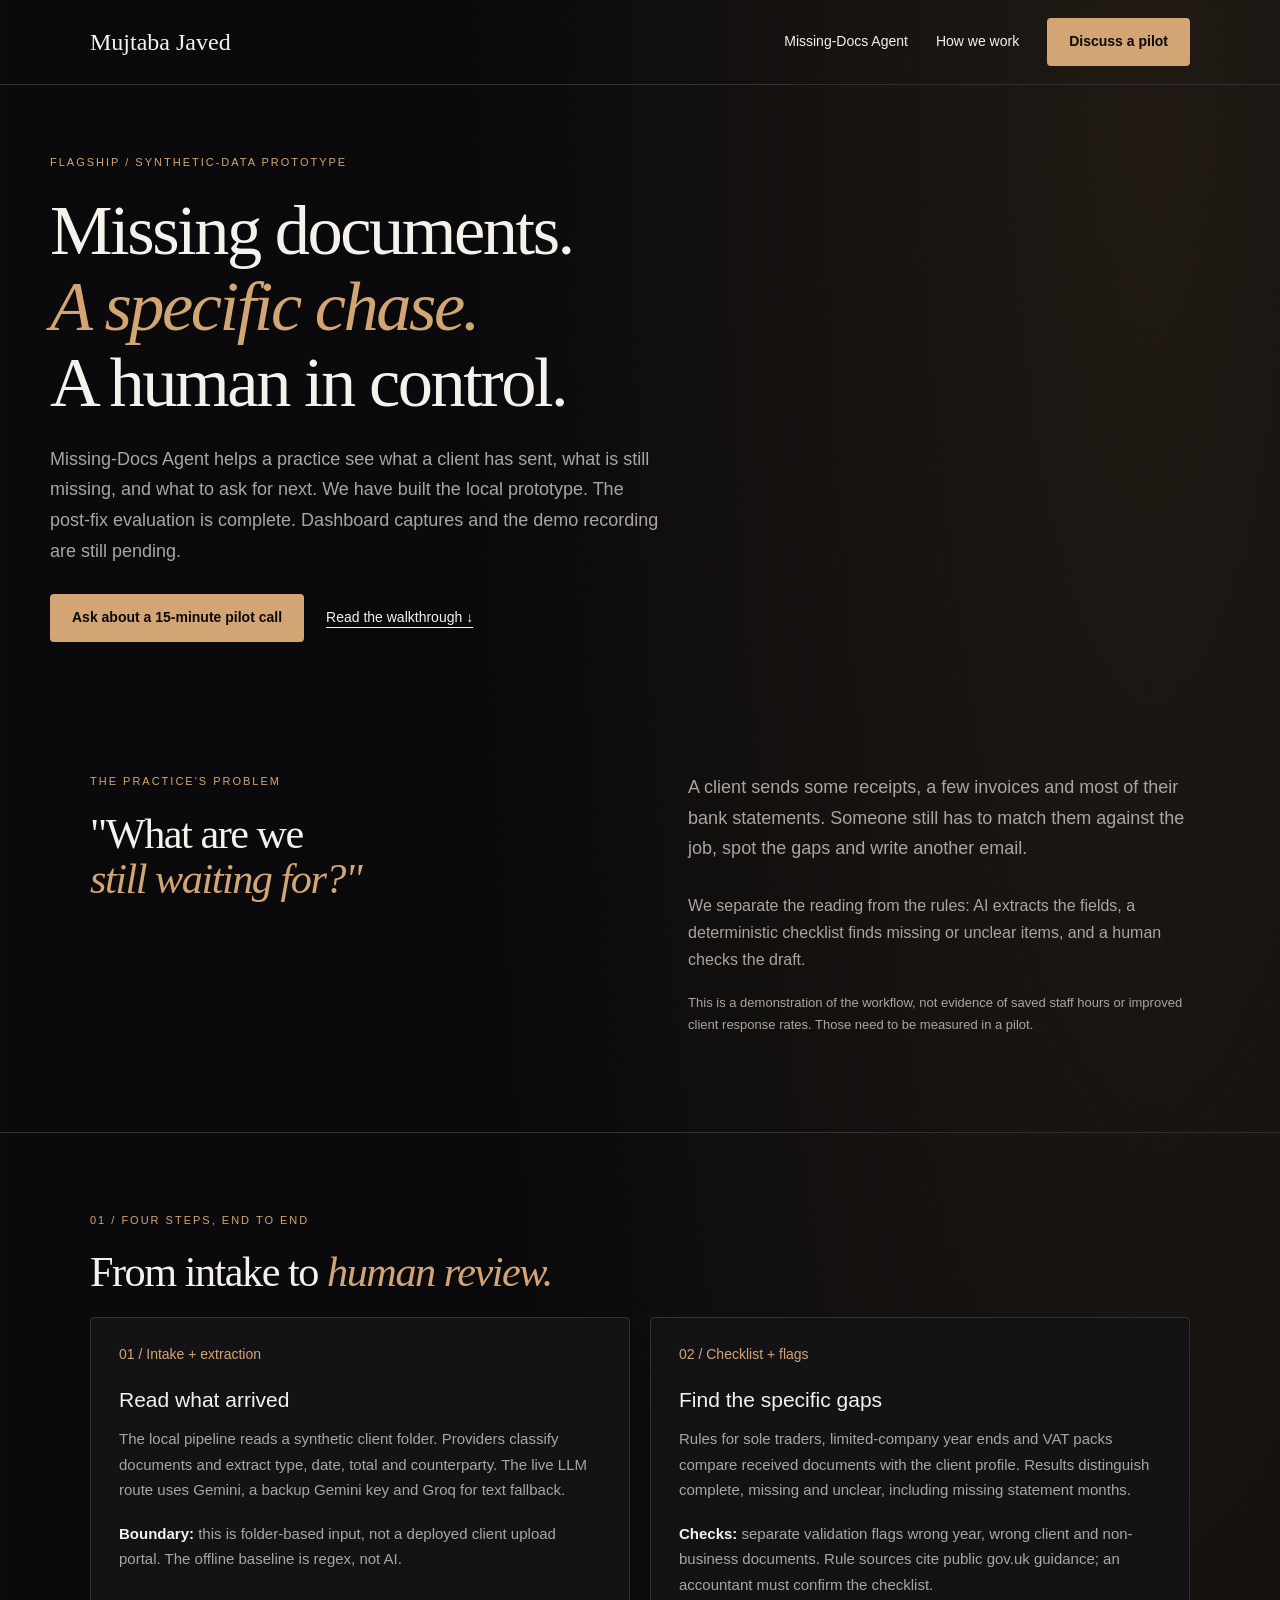
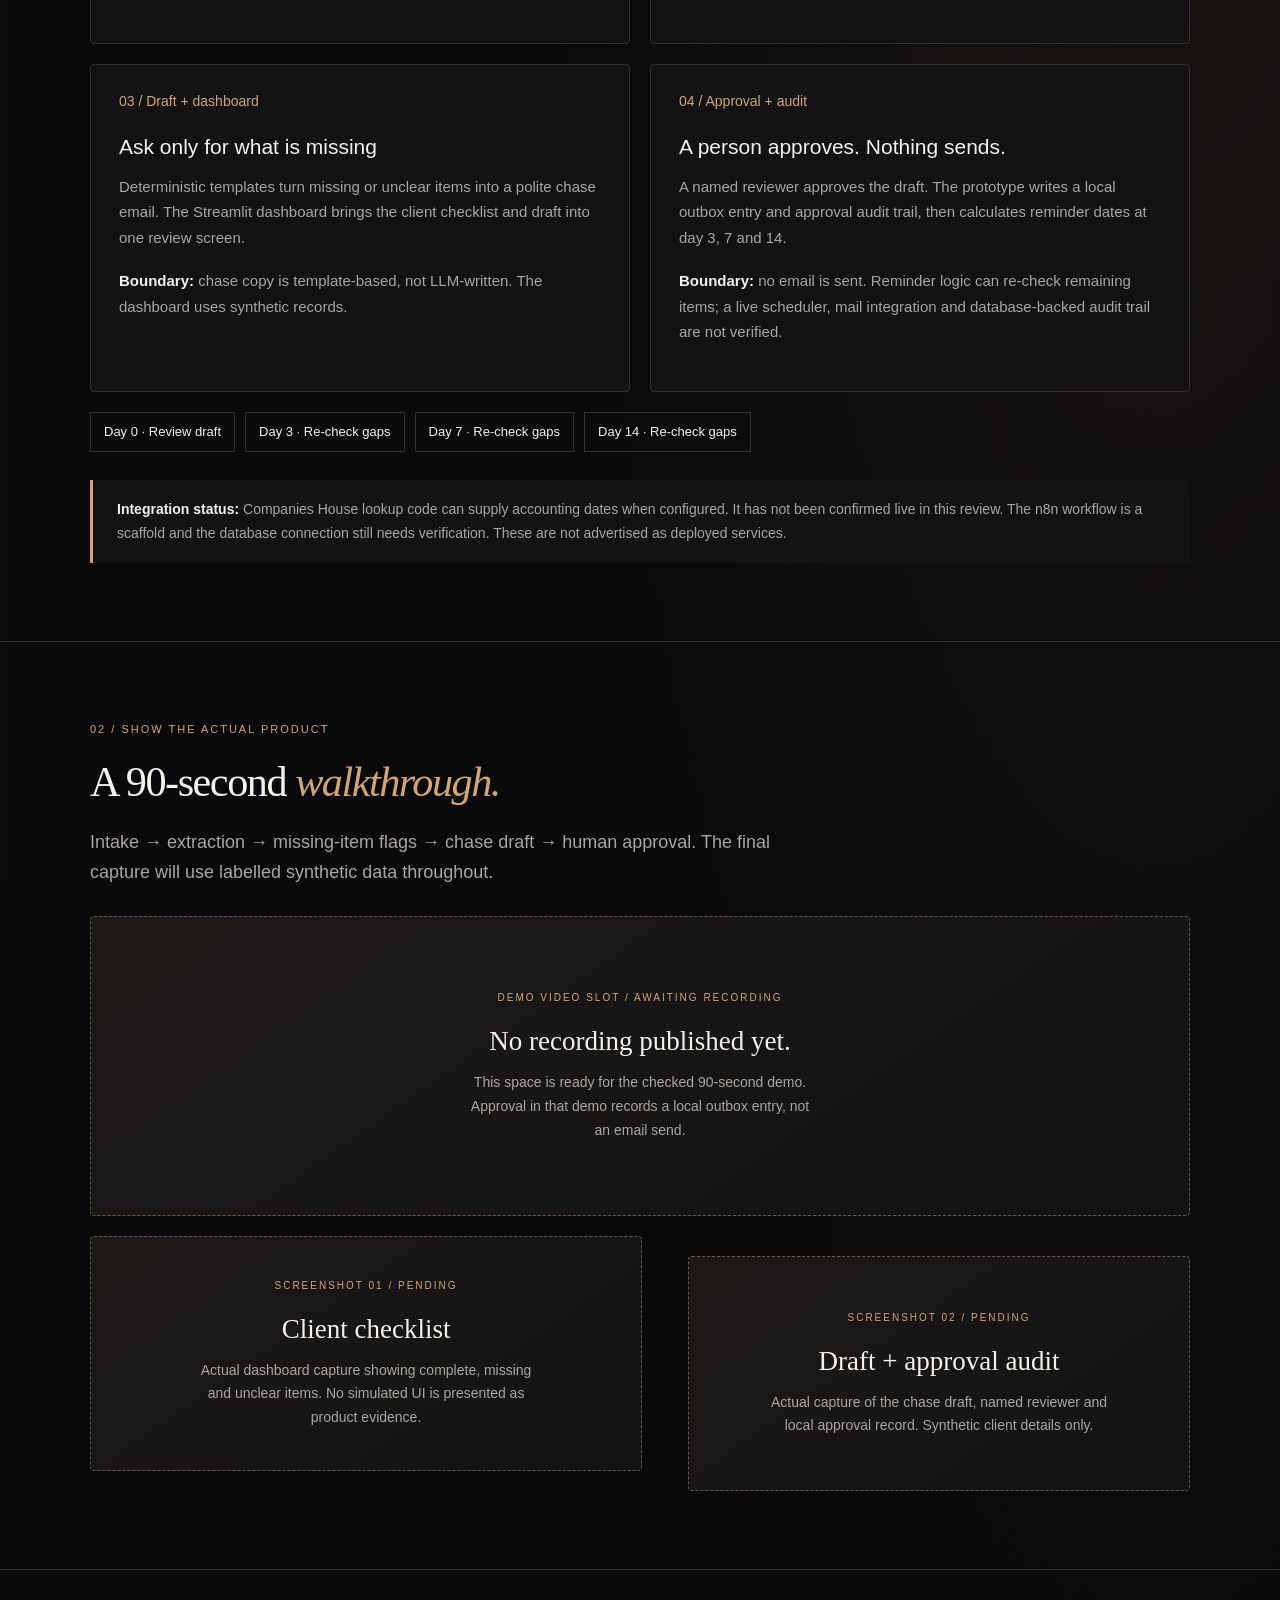
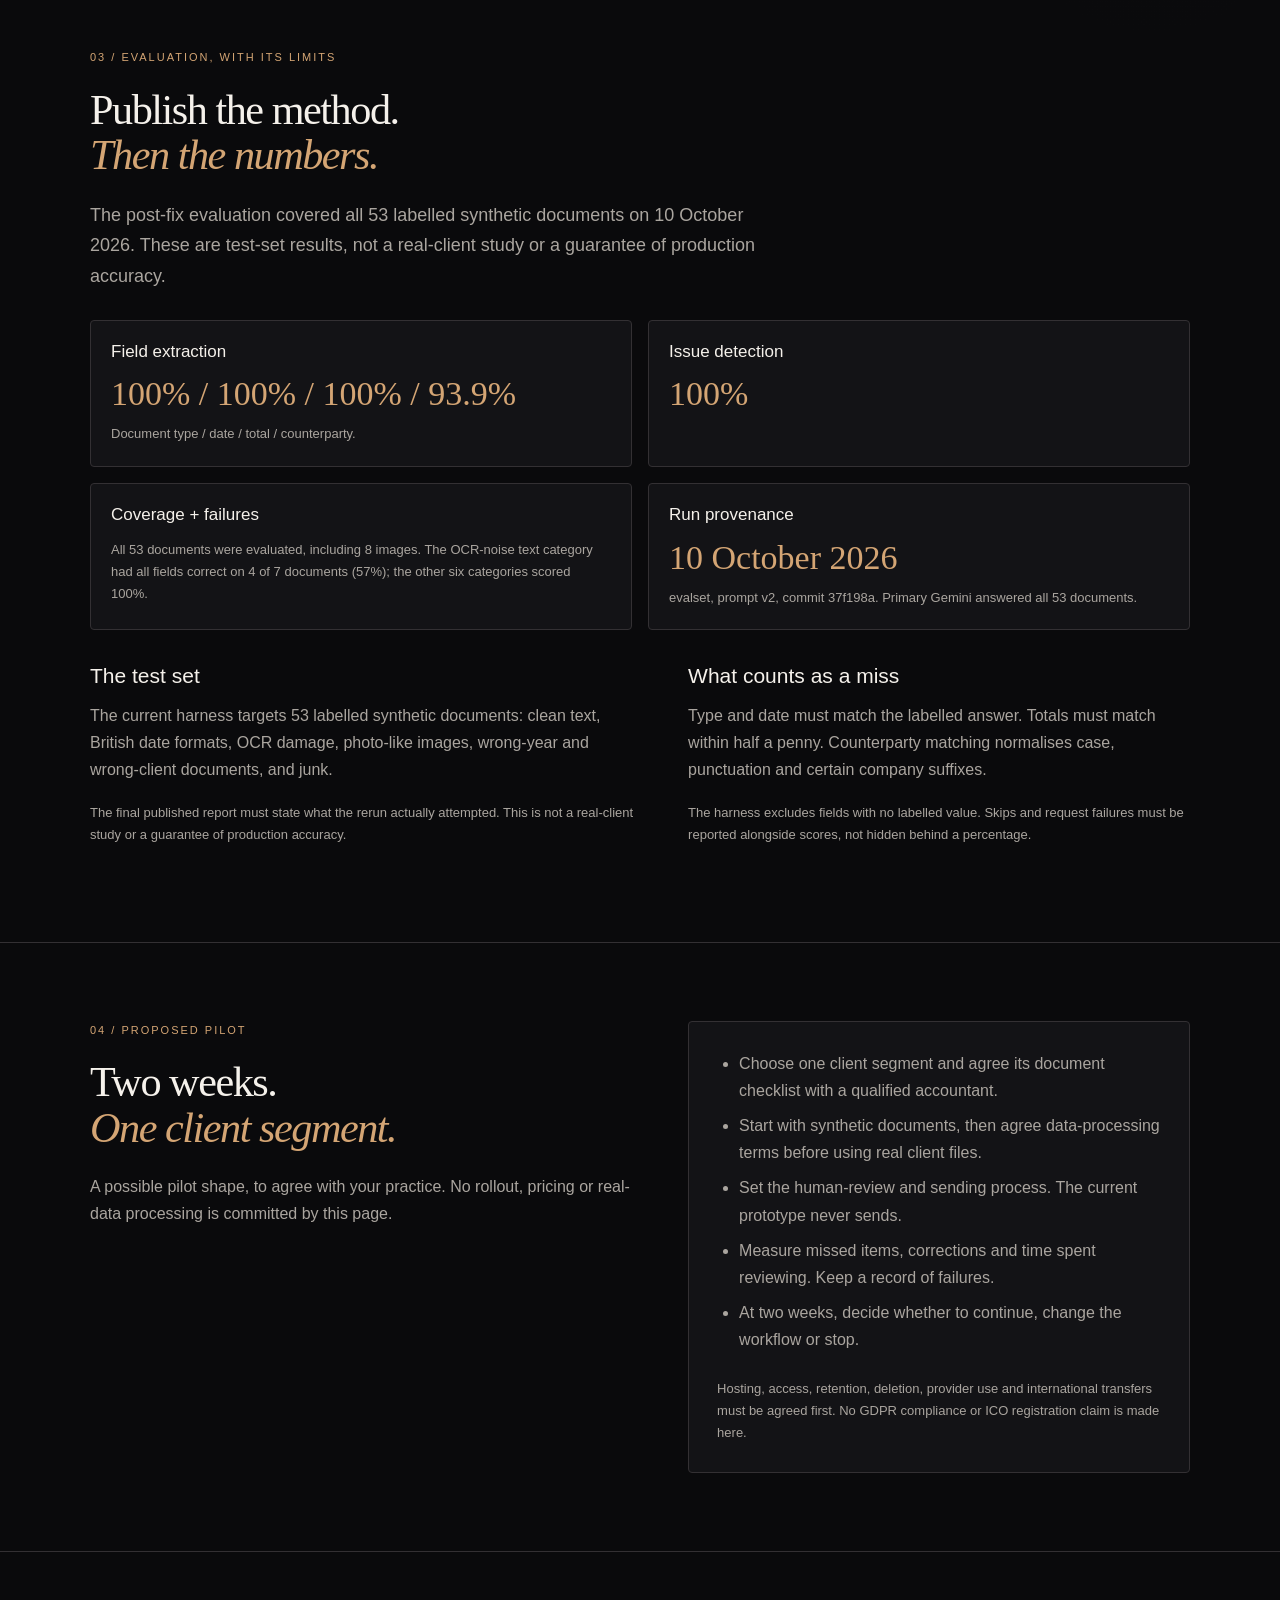
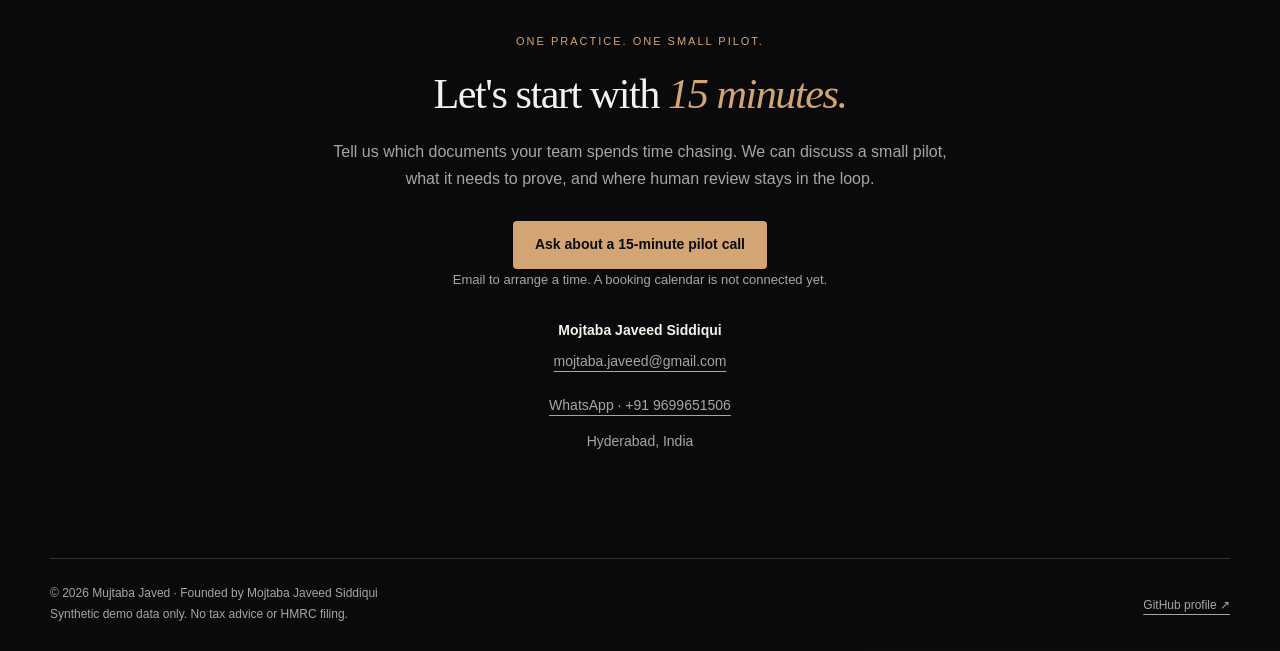
==== commit ca650b25: "Publish approved 53-document evaluation evidence" ====
--- a/missing-docs-agent/index.html
+++ b/missing-docs-agent/index.html
@@ -43,8 +43,7 @@
           <p>
             Missing-Docs Agent helps a practice see what a client has sent, what
             is still missing, and what to ask for next. We have built the local
-            prototype. The post-fix evaluation and demo evidence are still
-            pending.
+            prototype. The post-fix evaluation is complete. Dashboard captures and the demo recording are still pending.
           </p>
           <div class="actions">
             <a
@@ -202,41 +201,26 @@
           <span class="eyebrow">03 / Evaluation, with its limits</span>
           <h2>Publish the method.<br /><em>Then the numbers.</em></h2>
           <p class="intro">
-            Post-fix rerun results have not been supplied yet. We will not use
-            earlier scores or invent an accuracy headline.
+            The post-fix evaluation covered all 53 labelled synthetic documents on 10 October 2026. These are test-set results, not a real-client study or a guarantee of production accuracy.
           </p>
           <div class="evidence-grid">
             <article class="panel">
               <h3>Field extraction</h3>
-              <span class="pending-value">Pending</span>
-              <p>
-                Type, date, total and counterparty will each have their own
-                score and denominator.
-              </p>
+              <span class="pending-value">100% / 100% / 100% / 93.9%</span>
+              <p>Document type / date / total / counterparty.</p>
             </article>
             <article class="panel">
               <h3>Issue detection</h3>
-              <span class="pending-value">Pending</span>
-              <p>
-                Wrong-year, wrong-client and non-business-document checks, with
-                the confusion counts.
-              </p>
+              <span class="pending-value">100%</span>
             </article>
             <article class="panel">
               <h3>Coverage + failures</h3>
-              <span class="pending-value">Pending</span>
-              <p>
-                Documents attempted and answered, image coverage, skips,
-                provider errors and failovers.
-              </p>
+              <p>All 53 documents were evaluated, including 8 images. The OCR-noise text category had all fields correct on 4 of 7 documents (57%); the other six categories scored 100%.</p>
             </article>
             <article class="panel">
               <h3>Run provenance</h3>
-              <span class="pending-value">Pending</span>
-              <p>
-                Run date, repository revision, prompt version and provider
-                configuration.
-              </p>
+              <span class="pending-value">10 October 2026</span>
+              <p>evalset, prompt v2, commit 37f198a. Primary Gemini answered all 53 documents.</p>
             </article>
           </div>
           <div class="split" style="margin-top: 32px">
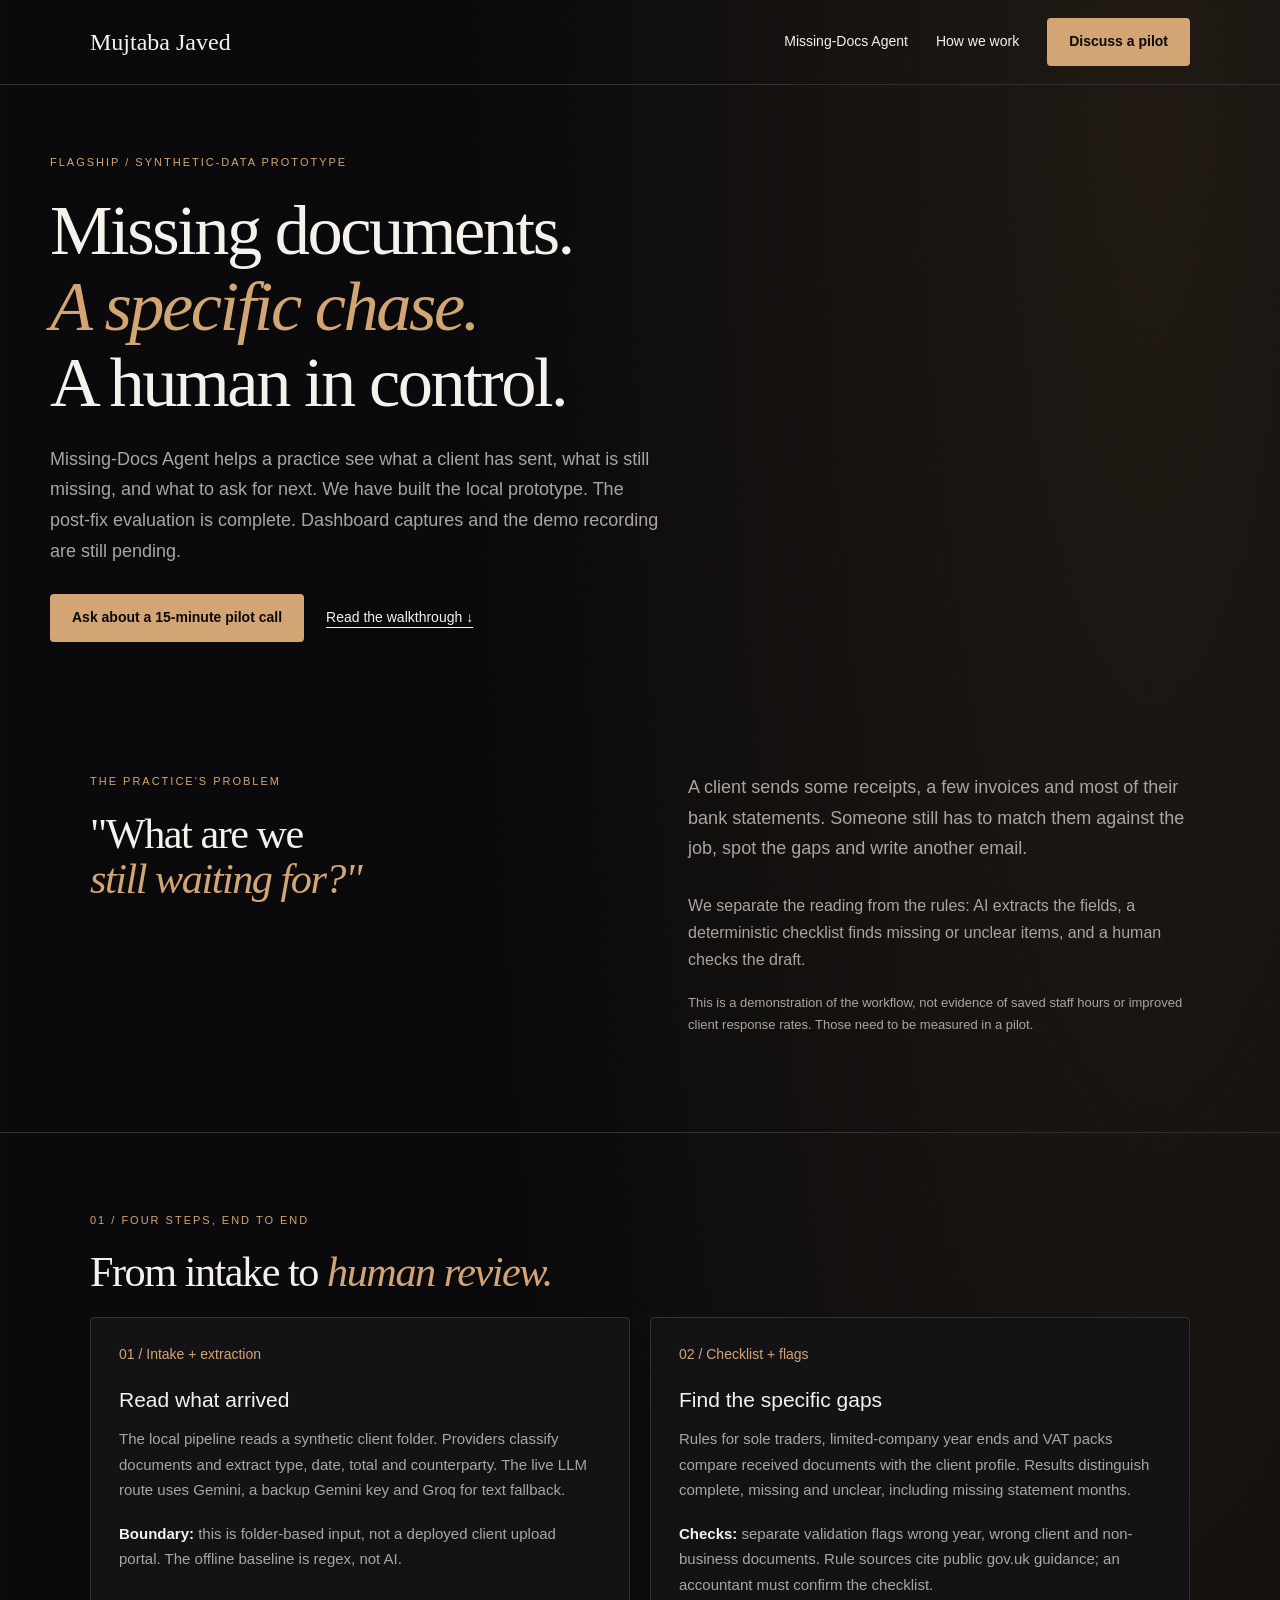
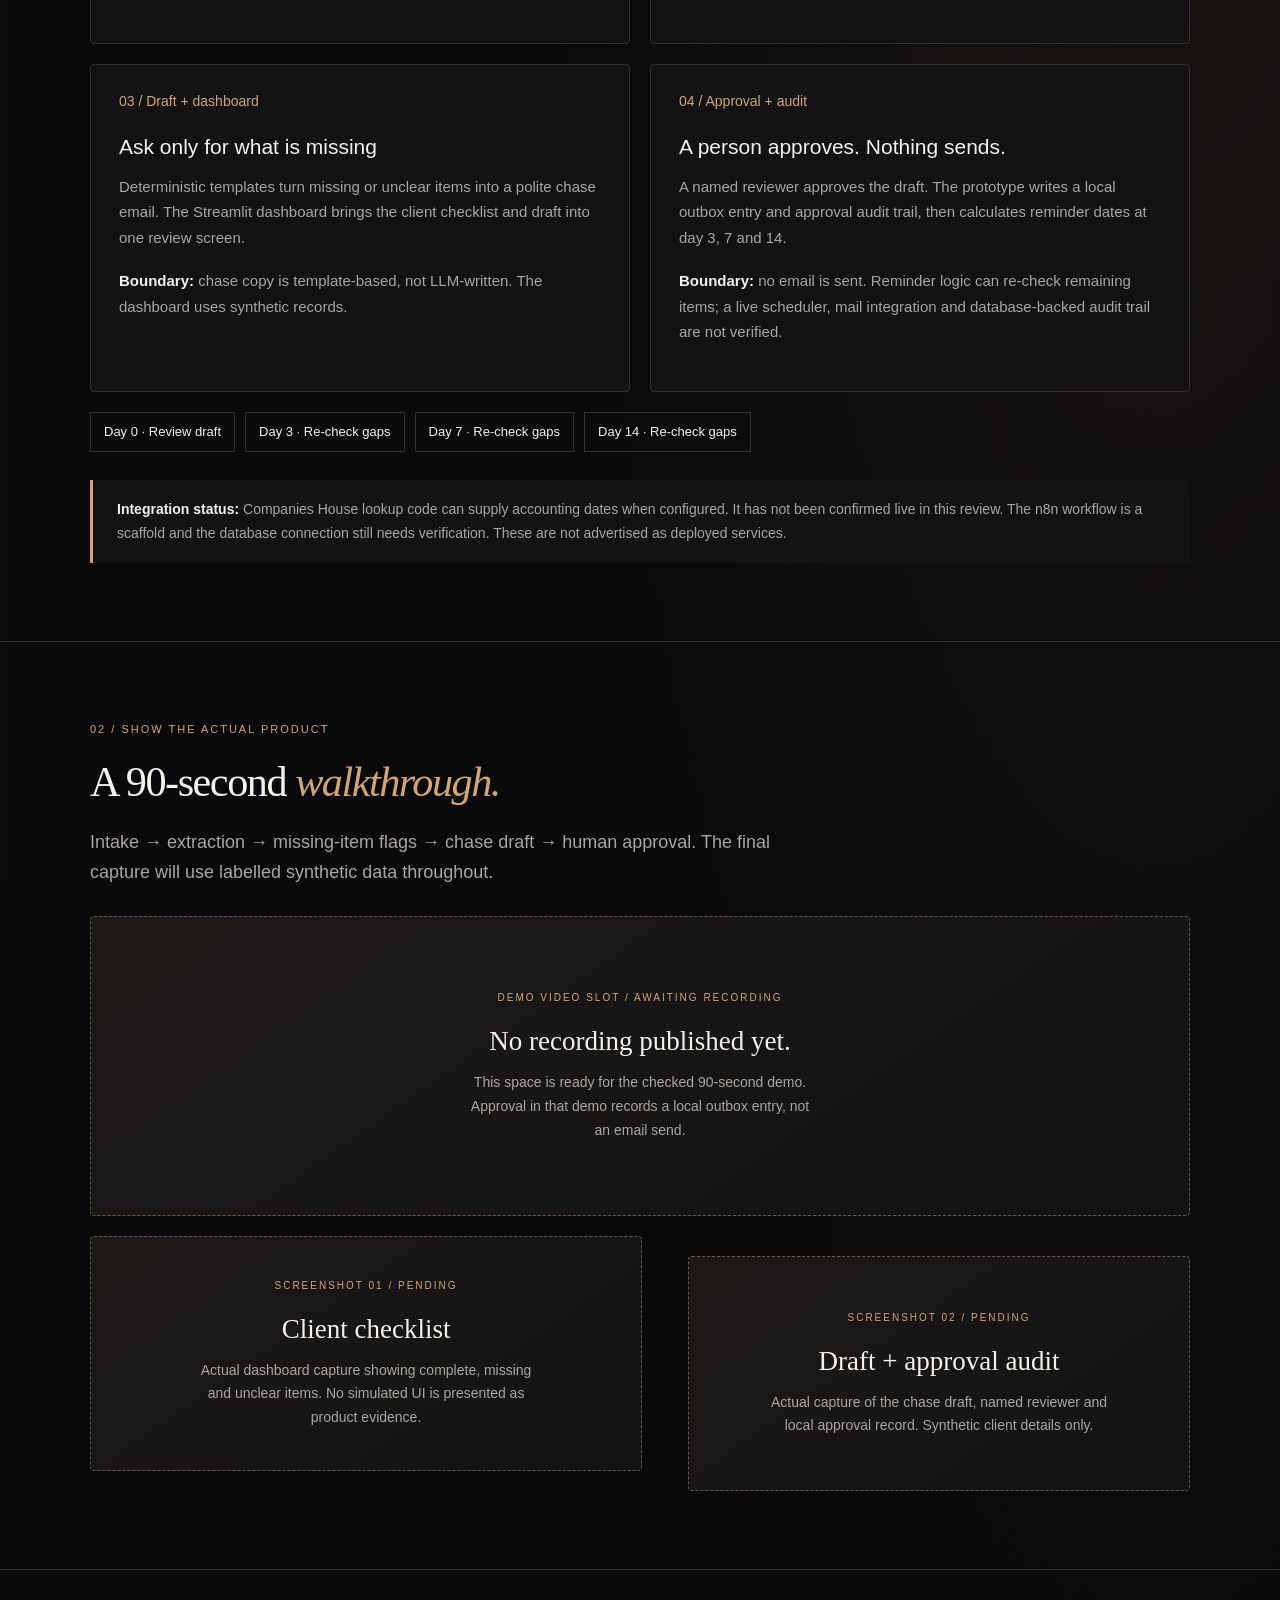
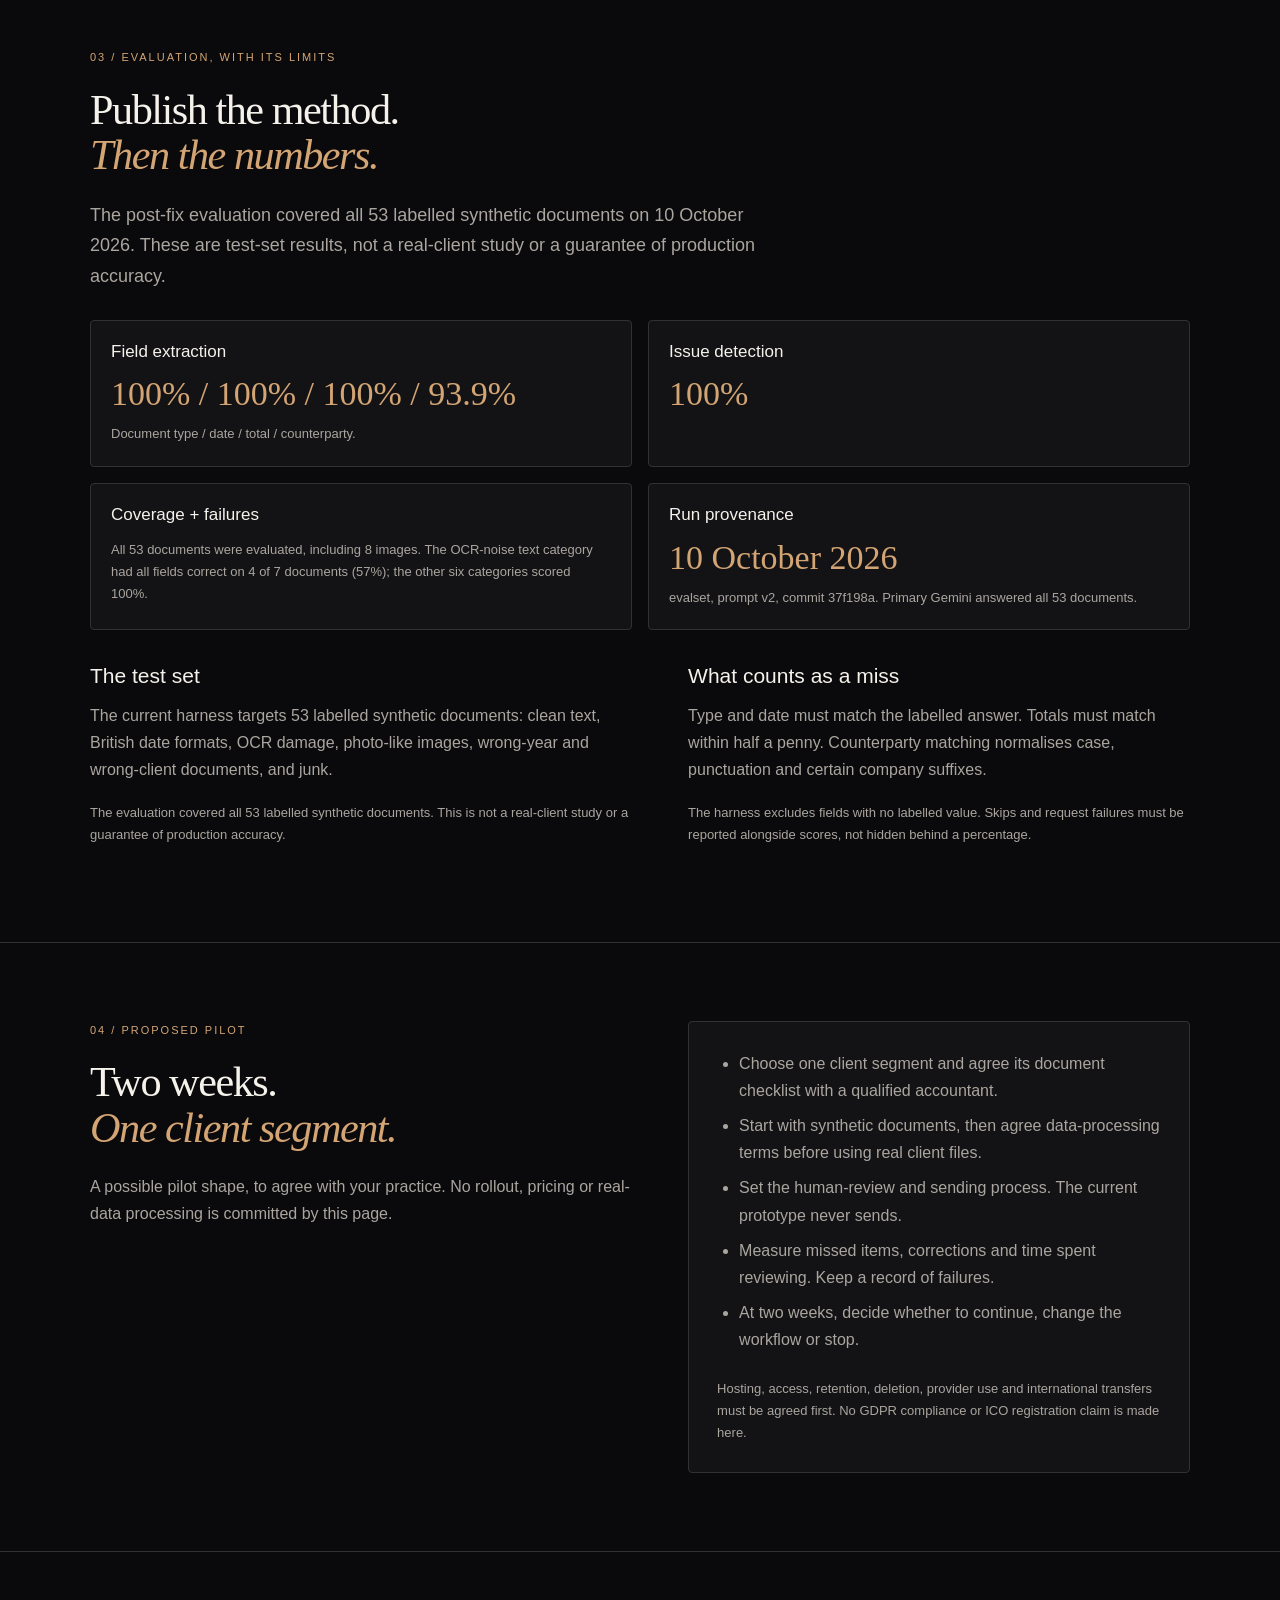
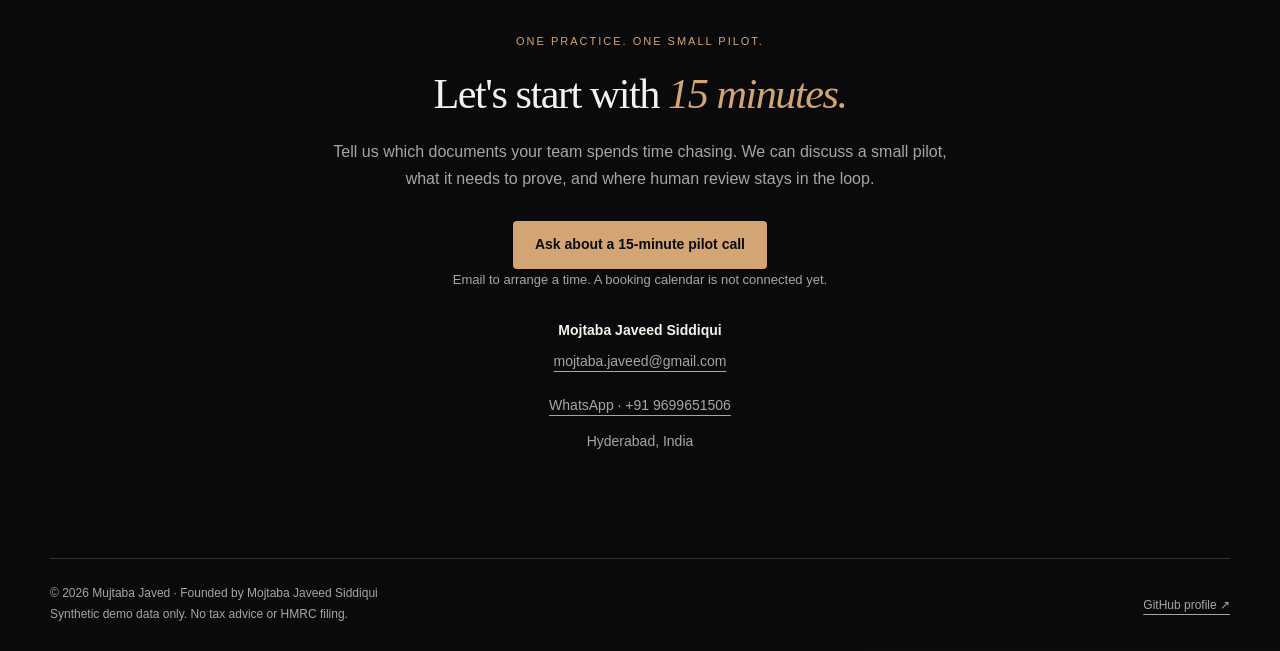
==== commit 82a01b48: "Refresh evaluation metadata and small print" ====
--- a/missing-docs-agent/index.html
+++ b/missing-docs-agent/index.html
@@ -6,13 +6,13 @@
     <title>Missing-Docs Agent | Mujtaba Javed</title>
     <meta
       name="description"
-      content="Our synthetic document-chasing prototype: extraction, checklist flags, chase drafts and local human approval. Evaluation results and demo evidence pending."
+      content="The post-fix evaluation is complete. Dashboard captures and the demo recording are still pending."
     />
     <link rel="stylesheet" href="/styles.css" />
     <meta property="og:title" content="Missing-Docs Agent | Mujtaba Javed" />
     <meta
       property="og:description"
-      content="Our synthetic document-chasing prototype: extraction, checklist flags, chase drafts and local human approval. Evaluation results and demo evidence pending."
+      content="The post-fix evaluation is complete. Dashboard captures and the demo recording are still pending."
     />
     <meta property="og:type" content="website" />
   </head>
@@ -232,9 +232,7 @@
                 wrong-year and wrong-client documents, and junk.
               </p>
               <p class="small">
-                The final published report must state what the rerun actually
-                attempted. This is not a real-client study or a guarantee of
-                production accuracy.
+                The evaluation covered all 53 labelled synthetic documents. This is not a real-client study or a guarantee of production accuracy.
               </p>
             </div>
             <div>
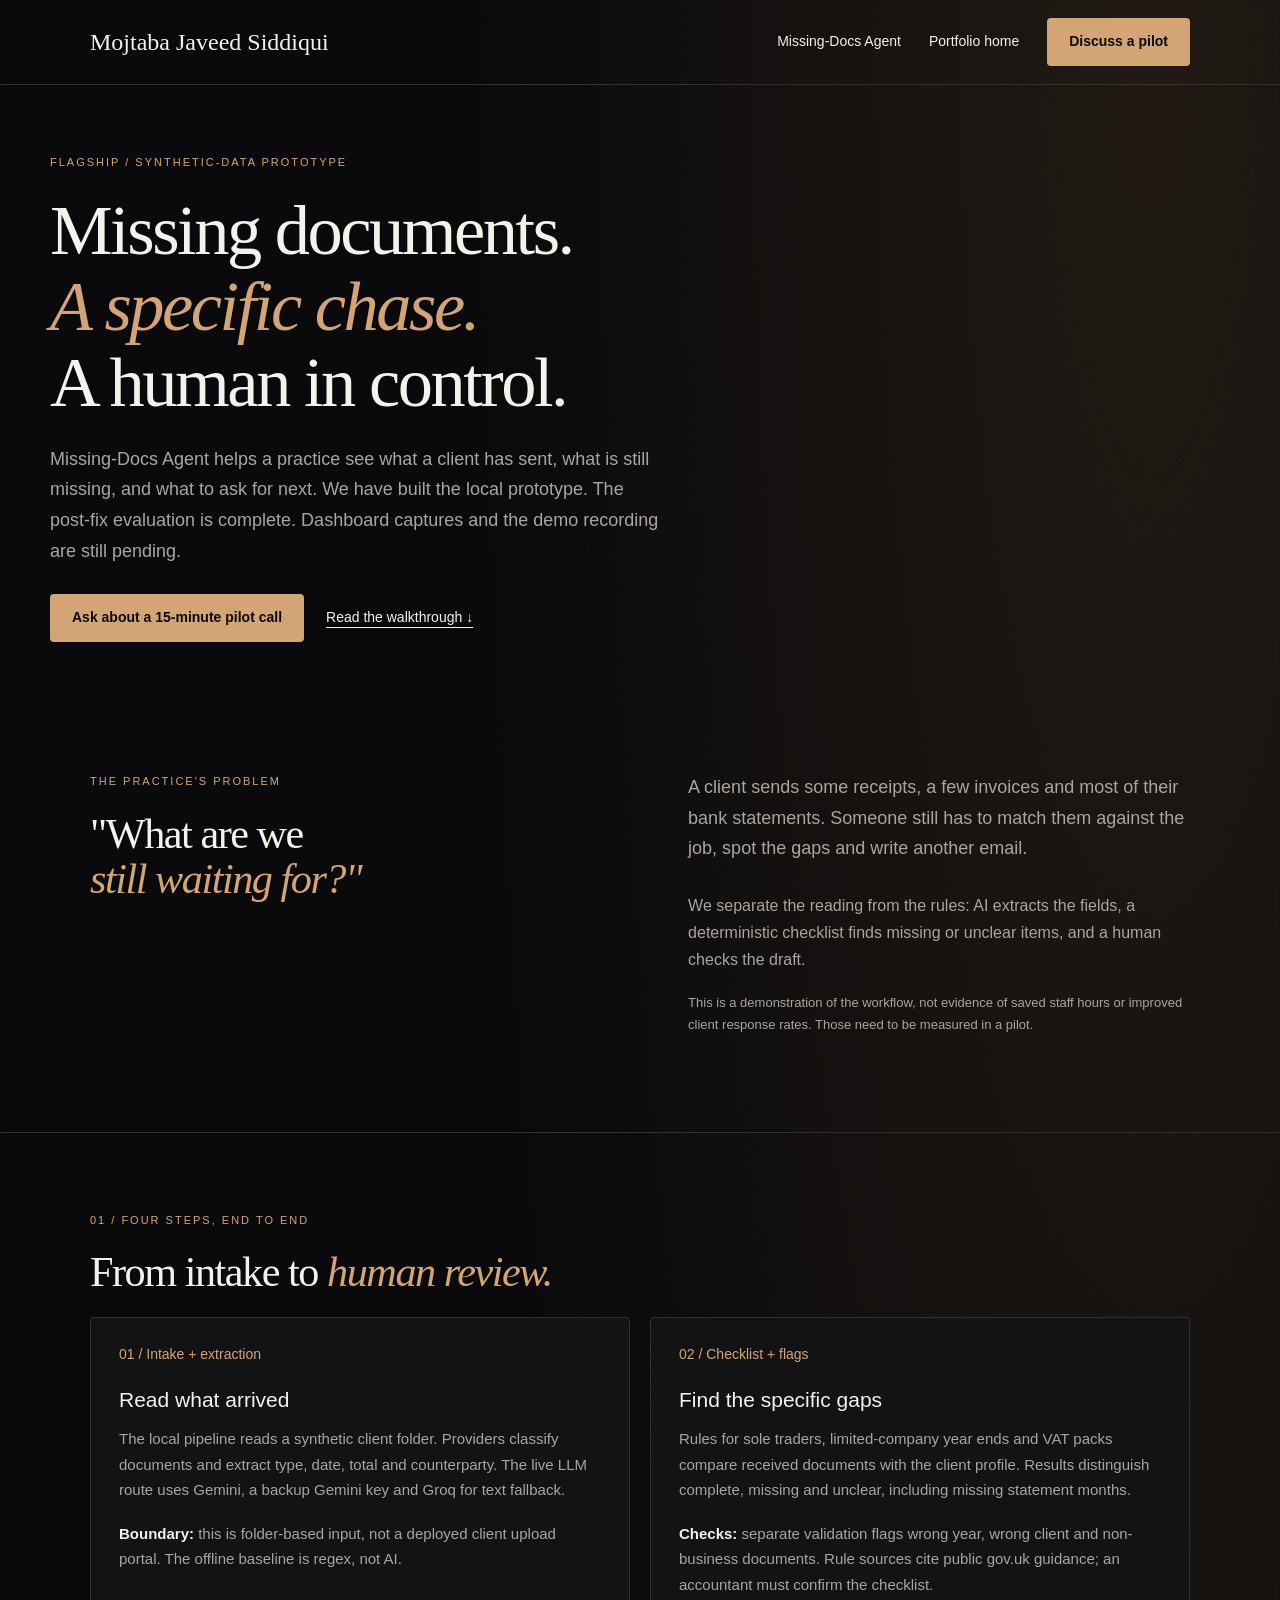
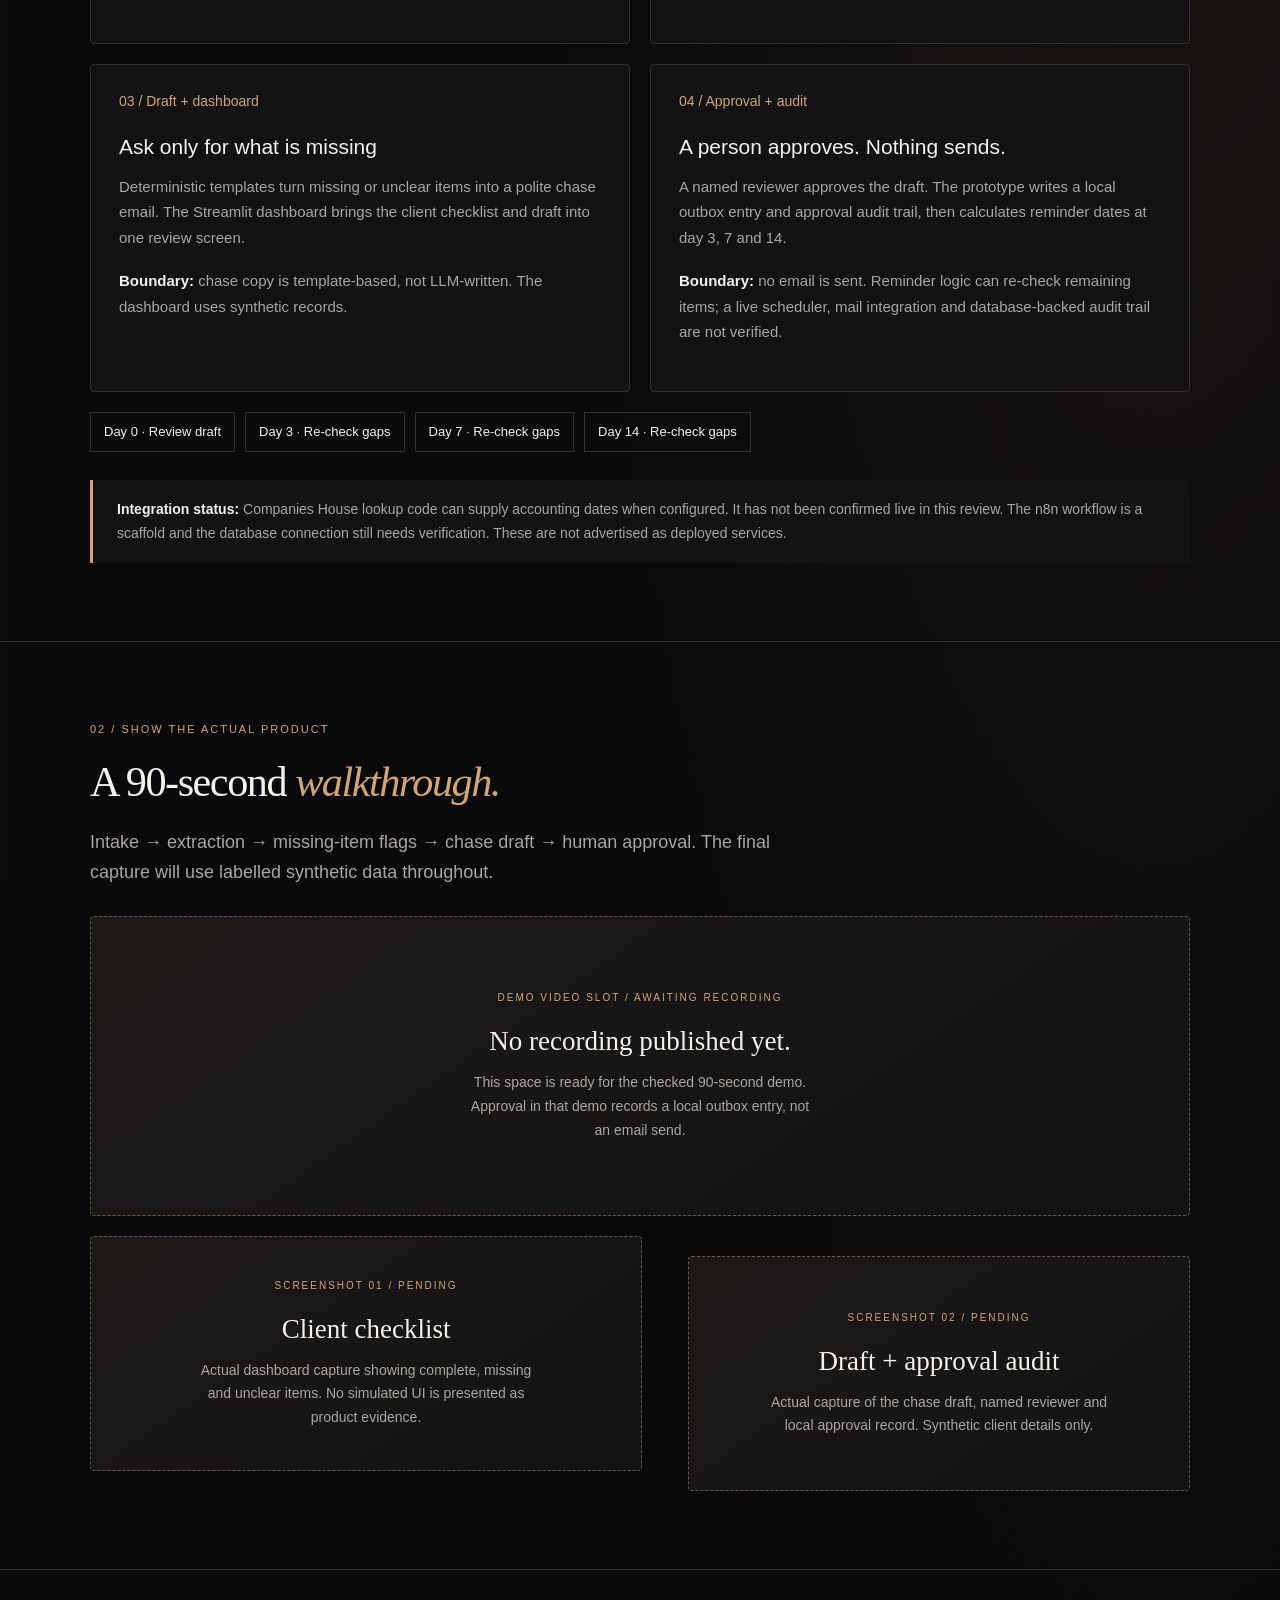
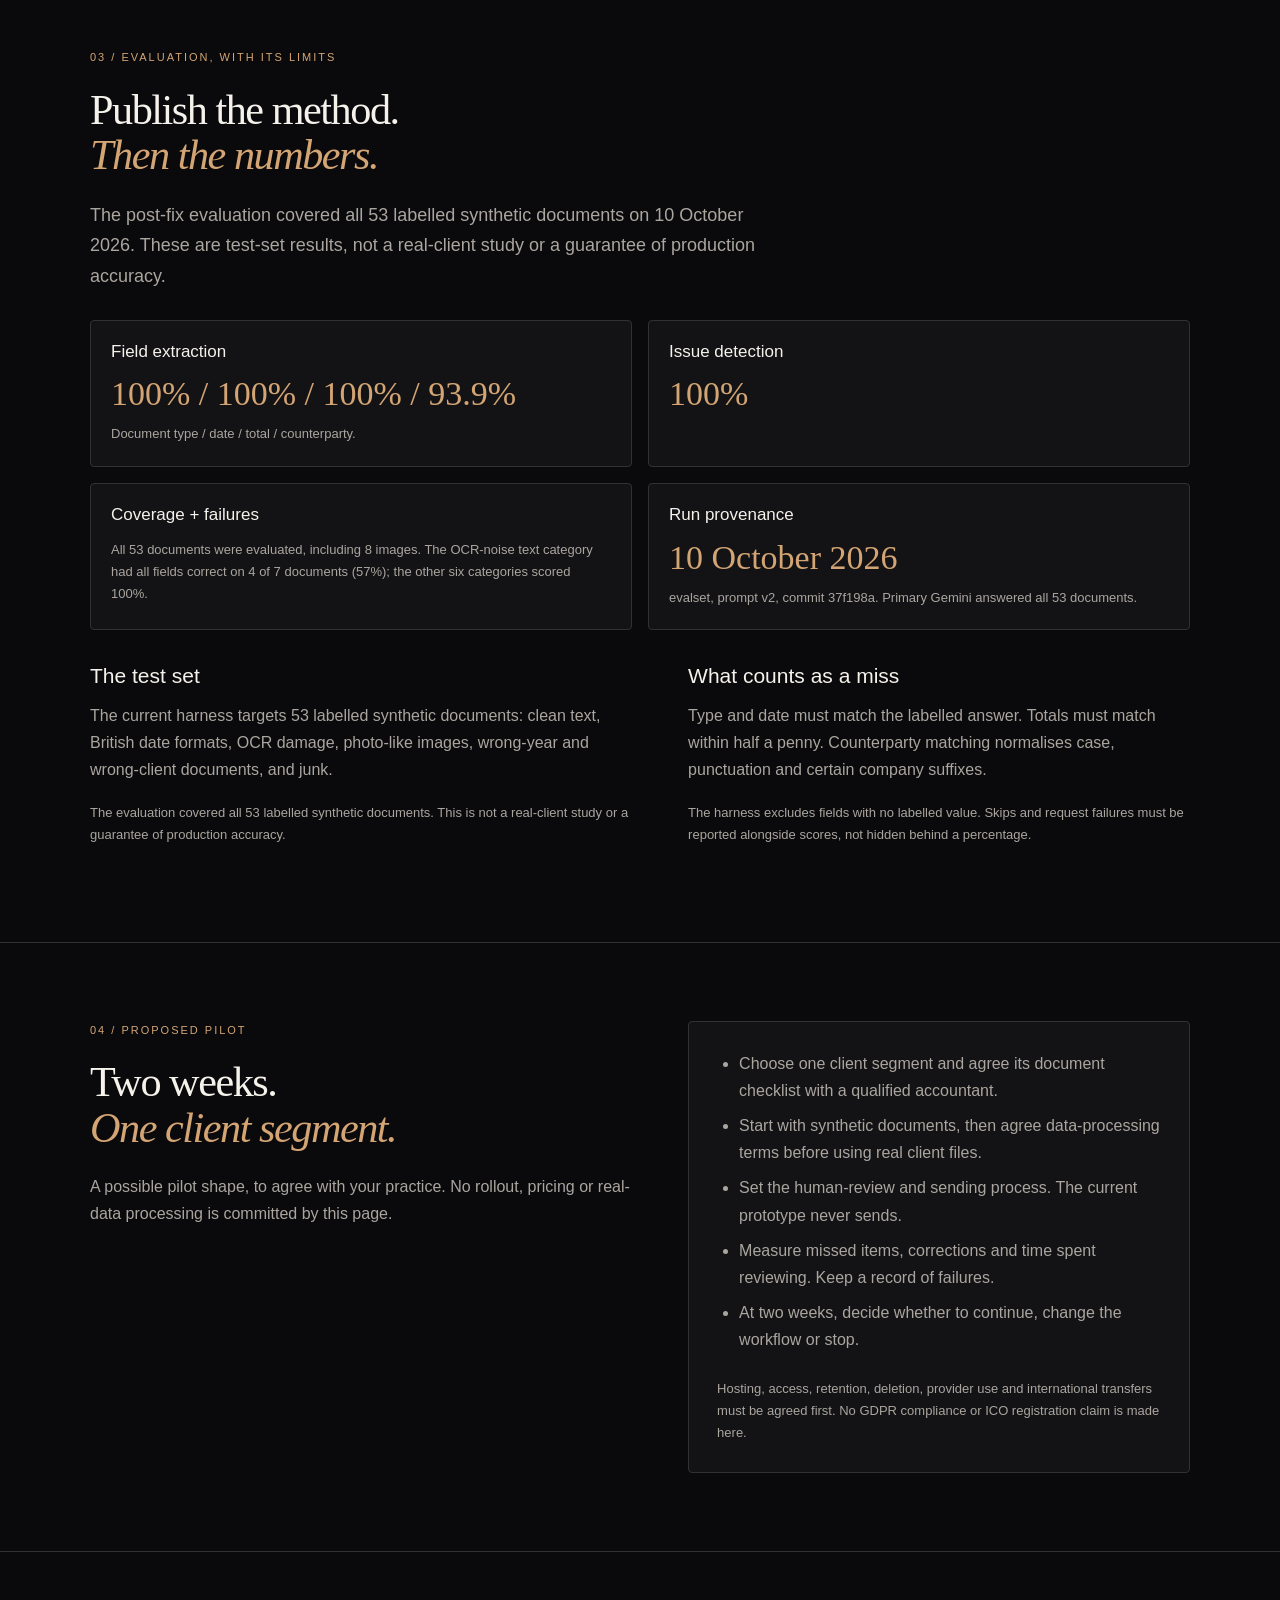
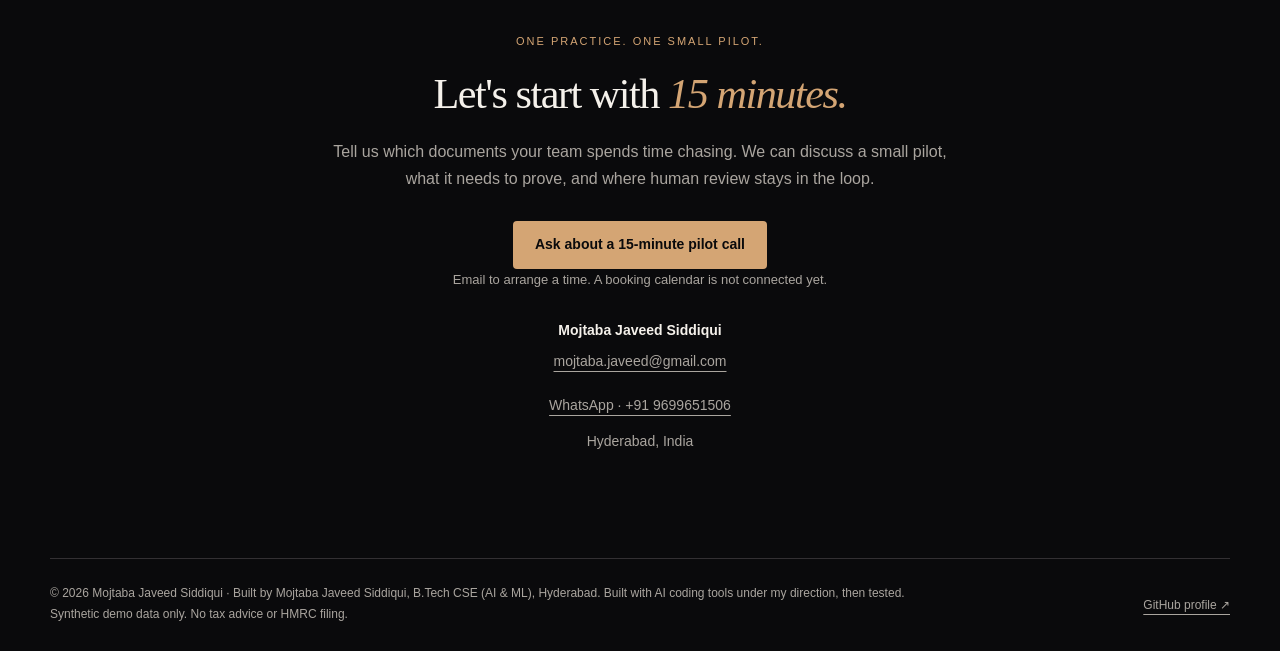
==== commit 40ad2754: "Case page: correct name, replace founder footer Owner-approved copy 31 Oct 2026. Name fix and built-" ====
--- a/missing-docs-agent/index.html
+++ b/missing-docs-agent/index.html
@@ -3,13 +3,13 @@
   <head>
     <meta charset="utf-8" />
     <meta name="viewport" content="width=device-width,initial-scale=1" />
-    <title>Missing-Docs Agent | Mujtaba Javed</title>
+    <title>Missing-Docs Agent | Mojtaba Javeed Siddiqui</title>
     <meta
       name="description"
       content="The post-fix evaluation is complete. Dashboard captures and the demo recording are still pending."
     />
     <link rel="stylesheet" href="/styles.css" />
-    <meta property="og:title" content="Missing-Docs Agent | Mujtaba Javed" />
+    <meta property="og:title" content="Missing-Docs Agent | Mojtaba Javeed Siddiqui" />
     <meta
       property="og:description"
       content="The post-fix evaluation is complete. Dashboard captures and the demo recording are still pending."
@@ -20,10 +20,10 @@
     <a class="skip" href="#main">Skip to content</a>
     <nav aria-label="Main navigation">
       <div class="wrap nav">
-        <a class="wordmark" href="/">Mujtaba Javed</a>
+        <a class="wordmark" href="/">Mojtaba Javeed Siddiqui</a>
         <div class="navlinks">
           <a class="secondary" href="/missing-docs-agent/">Missing-Docs Agent</a
-          ><a class="secondary" href="/#how">How we work</a
+          ><a class="secondary" href="/">Portfolio home</a
           ><a
             class="btn"
             href="mailto:mojtaba.javeed@gmail.com?subject=15-minute%20accountancy%20pilot%20call"
@@ -322,7 +322,7 @@
       </section>
       <footer class="wrap footer">
         <p>
-          © 2026 Mujtaba Javed · Founded by Mojtaba Javeed Siddiqui<br />Synthetic
+          © 2026 Mojtaba Javeed Siddiqui · Built by Mojtaba Javeed Siddiqui, B.Tech CSE (AI &amp; ML), Hyderabad. Built with AI coding tools under my direction, then tested.<br />Synthetic
           demo data only. No tax advice or HMRC filing.
         </p>
         <a href="https://github.com/themojtabajaveed">GitHub profile ↗</a>
